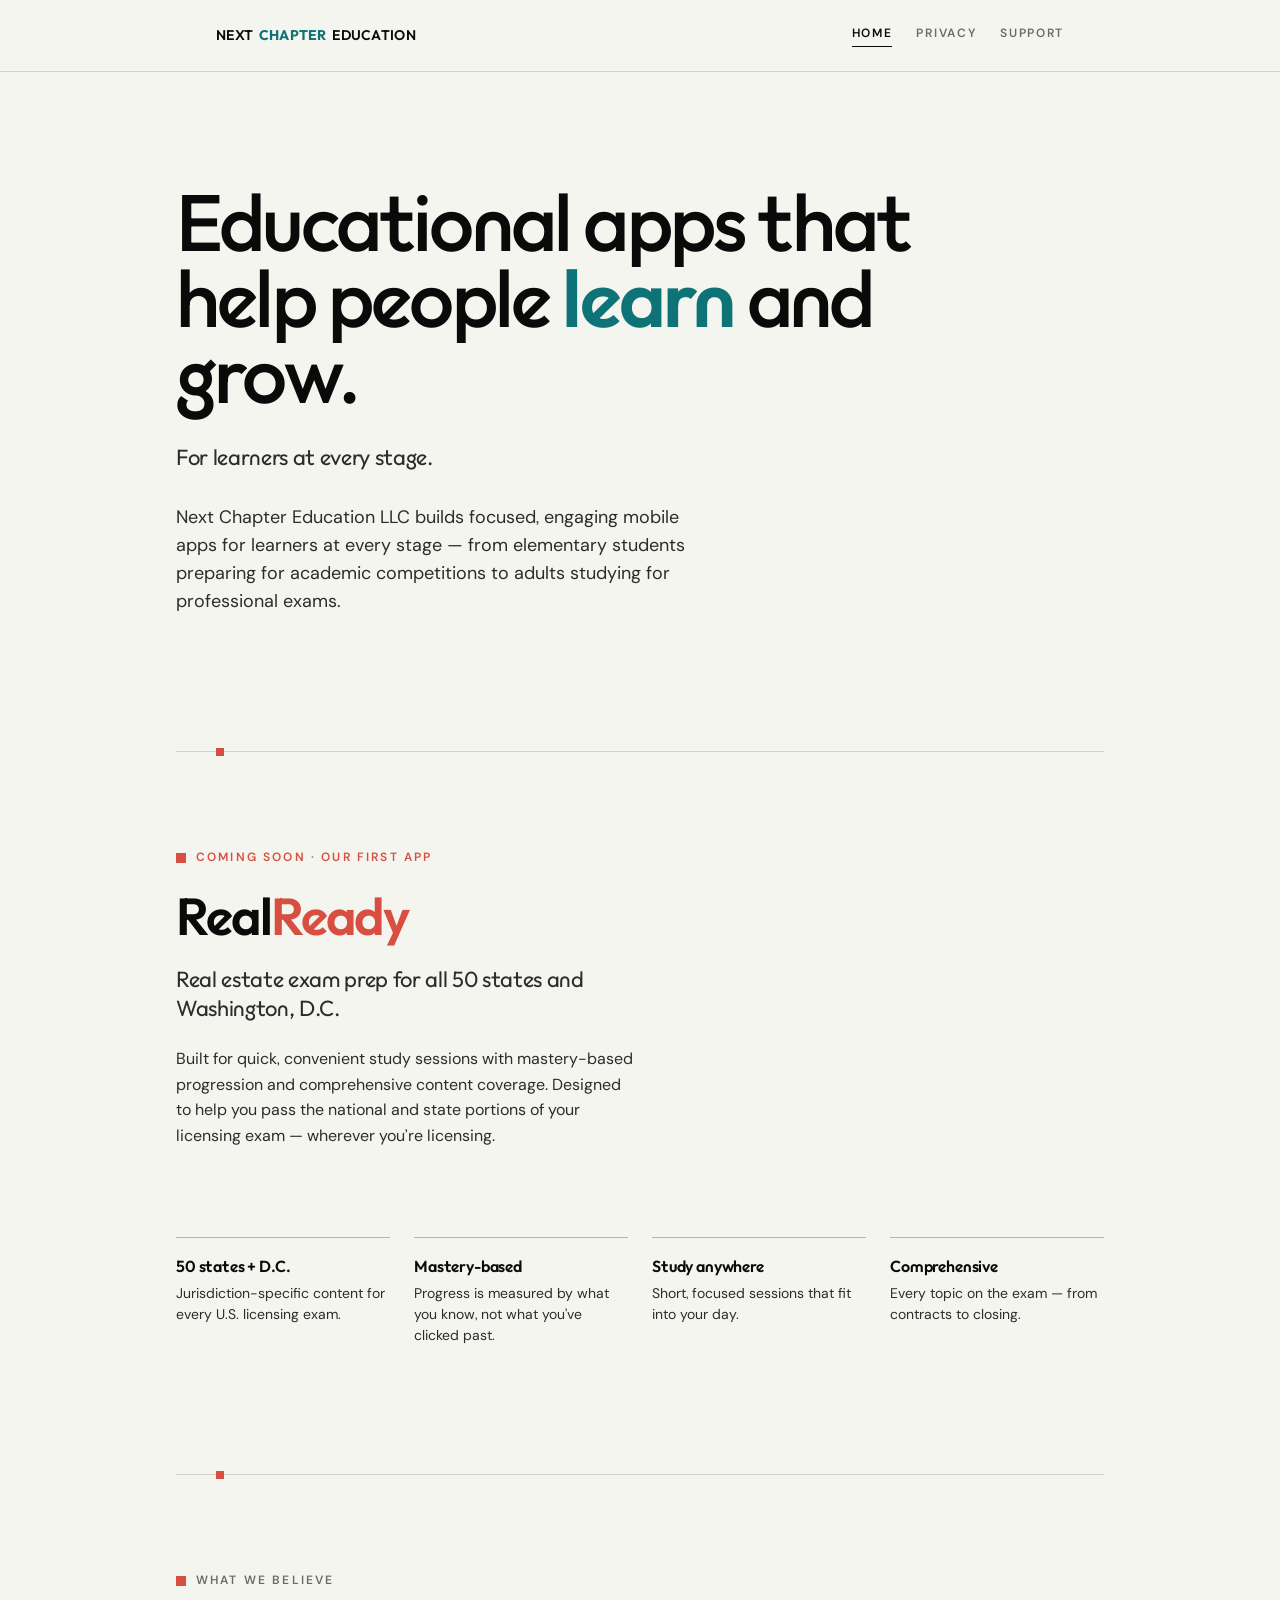
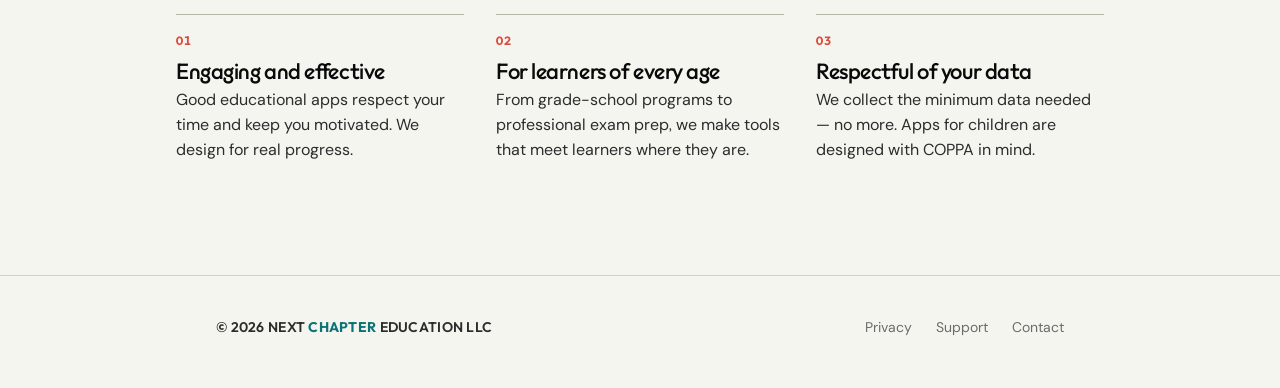
==== index.html @ 33cdc7d5 "Initial site: home, privacy, support" ====
<!doctype html>
<html lang="en">
<head>
  <meta charset="utf-8">
  <meta name="viewport" content="width=device-width, initial-scale=1">
  <title>Next Chapter Education</title>
  <meta name="description" content="Next Chapter Education LLC builds focused, engaging educational apps for learners of every age — from grade-school academic competitions to adult professional exam prep.">
  <meta name="robots" content="noindex, nofollow">
  <meta name="theme-color" content="#0d7377">

  <meta property="og:title" content="Next Chapter Education">
  <meta property="og:description" content="Focused, engaging educational apps for learners of every age.">
  <meta property="og:type" content="website">
  <meta property="og:url" content="https://nextchapterapps.com/">

  <link rel="preconnect" href="https://fonts.googleapis.com">
  <link rel="preconnect" href="https://fonts.gstatic.com" crossorigin>
  <link href="https://fonts.googleapis.com/css2?family=Outfit:wght@300..800&family=DM+Sans:opsz,wght@9..40,400..700&display=swap" rel="stylesheet">

  <link rel="stylesheet" href="/style.css">
</head>
<body>
  <a class="skip-link" href="#main">Skip to content</a>

  <div class="page">
    <header class="masthead">
      <div class="container masthead__inner">
        <a href="/" class="wordmark" aria-label="Next Chapter Education, home">
          Next <em>Chapter</em> Education
        </a>
        <nav class="nav" aria-label="Primary">
          <a href="/" aria-current="page">Home</a>
          <a href="/privacy/">Privacy</a>
          <a href="/support/">Support</a>
        </nav>
      </div>
    </header>

    <main class="main" id="main">
      <section class="hero container">
        <h1 class="hero__title rise rise-1">Educational apps that help people <em>learn</em> and grow.</h1>
        <p class="hero__subhead rise rise-2">For learners at every stage.</p>
        <p class="hero__body rise rise-3">
          Next Chapter Education LLC builds focused, engaging mobile apps for learners at every stage &mdash; from elementary students preparing for academic competitions to adults studying for professional exams.
        </p>
      </section>

      <div class="rule rule--with-mark" aria-hidden="true"></div>

      <section class="apps container" aria-labelledby="apps-heading">
        <p class="eyebrow eyebrow--accent rise rise-1" id="apps-heading">Coming soon &middot; Our first app</p>

        <div class="app-card">
          <div class="app-card__primary">
            <h2 class="app-card__name rise rise-2">Real<span class="accent">Ready</span></h2>
            <p class="app-card__tag rise rise-3">Real estate exam prep for all 50&nbsp;states and Washington,&nbsp;D.C.</p>
            <p class="app-card__body rise rise-4">
              Built for quick, convenient study sessions with mastery-based progression and comprehensive content coverage. Designed to help you pass the national and state portions of your licensing exam &mdash; wherever you&rsquo;re licensing.
            </p>
          </div>

          <ul class="features rise rise-5" aria-label="RealReady features">
            <li class="feature">
              <span class="feature__label">50 states + D.C.</span>
              <span class="feature__desc">Jurisdiction-specific content for every U.S. licensing exam.</span>
            </li>
            <li class="feature">
              <span class="feature__label">Mastery-based</span>
              <span class="feature__desc">Progress is measured by what you know, not what you&rsquo;ve clicked past.</span>
            </li>
            <li class="feature">
              <span class="feature__label">Study anywhere</span>
              <span class="feature__desc">Short, focused sessions that fit into your day.</span>
            </li>
            <li class="feature">
              <span class="feature__label">Comprehensive</span>
              <span class="feature__desc">Every topic on the exam &mdash; from contracts to closing.</span>
            </li>
          </ul>
        </div>
      </section>

      <div class="rule rule--with-mark" aria-hidden="true"></div>

      <section class="beliefs container" aria-labelledby="beliefs-heading">
        <p class="eyebrow" id="beliefs-heading">What we believe</p>

        <ol class="belief-list">
          <li class="belief">
            <span class="belief__number" aria-hidden="true">01</span>
            <h3 class="belief__title">Engaging and effective</h3>
            <p class="belief__body">Good educational apps respect your time and keep you motivated. We design for real progress.</p>
          </li>

          <li class="belief">
            <span class="belief__number" aria-hidden="true">02</span>
            <h3 class="belief__title">For learners of every age</h3>
            <p class="belief__body">From grade-school programs to professional exam prep, we make tools that meet learners where they are.</p>
          </li>

          <li class="belief">
            <span class="belief__number" aria-hidden="true">03</span>
            <h3 class="belief__title">Respectful of your data</h3>
            <p class="belief__body">We collect the minimum data needed &mdash; no more. Apps for children are designed with COPPA in mind.</p>
          </li>
        </ol>
      </section>
    </main>

    <footer class="site-footer">
      <div class="container site-footer__inner">
        <div class="site-footer__mark">
          &copy; 2026 Next <em>Chapter</em> Education LLC
        </div>
        <nav class="site-footer__nav" aria-label="Secondary">
          <a href="/privacy/">Privacy</a>
          <a href="/support/">Support</a>
          <a href="mailto:contact@nextchapterapps.com">Contact</a>
        </nav>
      </div>
    </footer>
  </div>
</body>
</html>
---- style.css ----
/* -------------------------------------------------------------
   Next Chapter Education — stylesheet
   Aesthetic: contemporary crisp (Option C)
   Typography: Outfit (display) + DM Sans (body)
   Palette: warm off-white, deep teal brand, red pop accent
   ------------------------------------------------------------- */

:root {
  /* Palette */
  --color-bg: #f5f5f0;
  --color-bg-sunk: #ecebe4;
  --color-bg-invert: #0a0a0a;
  --color-fg: #0a0a0a;
  --color-fg-soft: #2c2c2c;
  --color-muted: #6b6b6b;
  --color-rule: #d4d2c8;
  --color-rule-strong: #b6b3a7;

  --color-brand: #0d7377;
  --color-brand-deep: #085558;
  --color-brand-tint: #d9e6e7;

  --color-accent: #d84f41;
  --color-accent-deep: #b63d31;

  /* Fonts */
  --font-display: "Outfit", -apple-system, BlinkMacSystemFont, "Segoe UI", sans-serif;
  --font-body: "DM Sans", -apple-system, BlinkMacSystemFont, "Segoe UI", Helvetica, Arial, sans-serif;

  /* Type scale */
  --text-xs: 0.75rem;
  --text-sm: 0.875rem;
  --text-base: 1rem;
  --text-lg: 1.125rem;
  --text-xl: 1.375rem;
  --text-2xl: 1.875rem;
  --text-3xl: 2.5rem;
  --text-4xl: 3.5rem;
  --text-hero: clamp(2.75rem, 7.5vw, 5rem);

  /* Rhythm */
  --space-1: 0.5rem;
  --space-2: 1rem;
  --space-3: 1.5rem;
  --space-4: 2rem;
  --space-5: 2.5rem;
  --space-6: 3rem;
  --space-8: 4rem;
  --space-10: 5rem;
  --space-12: 7rem;

  /* Layout */
  --content-max: 58rem;
  --narrow: 44rem;
  --measure: 38rem;
  --page-pad: clamp(1.25rem, 4vw, 2.5rem);

  /* Motion */
  --ease-out: cubic-bezier(0.22, 1, 0.36, 1);
}

/* -------------------------------------------------------------
   Reset / base
   ------------------------------------------------------------- */

*,
*::before,
*::after {
  box-sizing: border-box;
}

html {
  -webkit-text-size-adjust: 100%;
  scroll-behavior: smooth;
}

body {
  margin: 0;
  min-height: 100vh;
  background: var(--color-bg);
  color: var(--color-fg);
  font-family: var(--font-body);
  font-size: var(--text-base);
  font-weight: 400;
  line-height: 1.6;
  -webkit-font-smoothing: antialiased;
  -moz-osx-font-smoothing: grayscale;
  text-rendering: optimizeLegibility;
  font-feature-settings: "kern", "liga", "ss01";
}

::selection {
  background: var(--color-accent);
  color: var(--color-bg);
}

img {
  max-width: 100%;
  height: auto;
  display: block;
}

/* -------------------------------------------------------------
   Typography primitives
   ------------------------------------------------------------- */

h1, h2, h3, h4 {
  font-family: var(--font-display);
  color: var(--color-fg);
  font-weight: 500;
  line-height: 1.1;
  letter-spacing: -0.025em;
  margin: 0 0 var(--space-3);
}

h1 { font-size: var(--text-3xl); }
h2 { font-size: var(--text-2xl); letter-spacing: -0.02em; }
h3 {
  font-size: var(--text-lg);
  font-family: var(--font-body);
  font-weight: 600;
  letter-spacing: -0.005em;
}
h4 {
  font-size: var(--text-xs);
  font-family: var(--font-body);
  font-weight: 600;
  text-transform: uppercase;
  letter-spacing: 0.14em;
  color: var(--color-muted);
}

p {
  margin: 0 0 var(--space-3);
  max-width: var(--measure);
}

ul, ol {
  margin: 0 0 var(--space-3);
  padding-left: 1.25rem;
  max-width: var(--measure);
}

li {
  margin-bottom: 0.375rem;
}

strong {
  font-weight: 600;
  color: var(--color-fg);
}

hr {
  border: 0;
  border-top: 1px solid var(--color-rule);
  margin: var(--space-6) 0;
}

/* -------------------------------------------------------------
   Links
   ------------------------------------------------------------- */

a {
  color: var(--color-fg);
  text-decoration: none;
  border-bottom: 1px solid var(--color-fg);
  padding-bottom: 1px;
  transition: color 180ms var(--ease-out), border-color 180ms var(--ease-out);
}

a:hover {
  color: var(--color-accent);
  border-bottom-color: var(--color-accent);
}

a:focus-visible {
  outline: 2px solid var(--color-accent);
  outline-offset: 3px;
  border-radius: 2px;
}

a.plain {
  color: inherit;
  border-bottom: 0;
}

/* Arrow link: red arrow appended, only underline on hover */
a.arrow {
  border-bottom: 0;
  color: var(--color-fg);
  font-weight: 500;
}

a.arrow::after {
  content: " →";
  color: var(--color-accent);
  font-weight: 700;
  margin-left: 0.15em;
  display: inline-block;
  transition: transform 200ms var(--ease-out);
}

a.arrow:hover {
  color: var(--color-accent);
}

a.arrow:hover::after {
  transform: translateX(3px);
}

/* Email / code-like */
.email {
  font-family: var(--font-body);
  font-weight: 600;
  letter-spacing: -0.005em;
}

/* -------------------------------------------------------------
   Layout scaffolding
   ------------------------------------------------------------- */

.page {
  display: flex;
  flex-direction: column;
  min-height: 100vh;
}

.container {
  width: 100%;
  max-width: var(--content-max);
  margin: 0 auto;
  padding-left: var(--page-pad);
  padding-right: var(--page-pad);
}

.container--narrow {
  max-width: var(--narrow);
}

/* Eyebrow label used throughout */
.eyebrow {
  font-size: var(--text-xs);
  text-transform: uppercase;
  letter-spacing: 0.18em;
  font-weight: 600;
  color: var(--color-muted);
  margin-bottom: var(--space-3);
  display: flex;
  align-items: center;
  gap: 0.625rem;
}

.eyebrow--accent {
  color: var(--color-accent);
}

.eyebrow::before {
  content: "";
  width: 0.625rem;
  height: 0.625rem;
  background: var(--color-accent);
  display: inline-block;
}

.eyebrow--brand::before { background: var(--color-brand); }

/* -------------------------------------------------------------
   Masthead
   ------------------------------------------------------------- */

.masthead {
  padding: var(--space-3) 0 var(--space-3);
  border-bottom: 1px solid var(--color-rule);
  background: var(--color-bg);
}

.masthead__inner {
  display: flex;
  align-items: center;
  justify-content: space-between;
  gap: var(--space-3);
  flex-wrap: wrap;
}

.wordmark {
  font-family: var(--font-display);
  font-size: var(--text-sm);
  font-weight: 600;
  letter-spacing: 0.02em;
  text-transform: uppercase;
  color: var(--color-fg);
  border-bottom: 0;
  white-space: nowrap;
  display: inline-flex;
  gap: 0.35rem;
}

.wordmark em {
  font-style: normal;
  color: var(--color-brand);
  font-weight: 700;
}

.wordmark:hover {
  color: var(--color-accent);
}

.wordmark:hover em {
  color: var(--color-accent);
}

.nav {
  display: flex;
  gap: var(--space-3);
  font-size: var(--text-xs);
  font-weight: 600;
  letter-spacing: 0.14em;
  text-transform: uppercase;
  font-family: var(--font-body);
}

.nav a {
  color: var(--color-muted);
  border-bottom: 1px solid transparent;
  padding-bottom: 3px;
}

.nav a:hover {
  color: var(--color-fg);
  border-bottom-color: var(--color-accent);
}

.nav a[aria-current="page"] {
  color: var(--color-fg);
  border-bottom-color: var(--color-fg);
}

/* -------------------------------------------------------------
   Main
   ------------------------------------------------------------- */

.main {
  flex: 1 0 auto;
}

/* -------------------------------------------------------------
   Hero
   ------------------------------------------------------------- */

.hero {
  padding: var(--space-12) 0 var(--space-8);
}

.hero__title {
  font-family: var(--font-display);
  font-size: var(--text-hero);
  font-weight: 500;
  line-height: 0.95;
  letter-spacing: -0.035em;
  margin: 0 0 var(--space-4);
  max-width: 15ch;
  color: var(--color-fg);
}

.hero__title em {
  font-style: normal;
  color: var(--color-brand);
  font-weight: 600;
}

.hero__subhead {
  font-family: var(--font-display);
  font-size: var(--text-xl);
  font-weight: 400;
  letter-spacing: -0.015em;
  color: var(--color-fg-soft);
  max-width: 28ch;
  margin: 0 0 var(--space-4);
  line-height: 1.25;
}

.hero__body {
  font-size: var(--text-lg);
  line-height: 1.55;
  color: var(--color-fg-soft);
  max-width: 44ch;
  font-weight: 400;
}

/* -------------------------------------------------------------
   Section divider (crisp rule with offset square)
   ------------------------------------------------------------- */

.rule {
  position: relative;
  height: 1px;
  background: var(--color-rule);
  margin: var(--space-6) 0;
  max-width: var(--content-max);
  margin-left: auto;
  margin-right: auto;
}

.rule--with-mark::before {
  content: "";
  position: absolute;
  left: var(--page-pad);
  top: 50%;
  transform: translateY(-50%);
  width: 0.5rem;
  height: 0.5rem;
  background: var(--color-accent);
}

/* -------------------------------------------------------------
   Apps section (RealReady)
   ------------------------------------------------------------- */

.apps {
  padding: var(--space-6) 0 var(--space-10);
}

.app-card {
  display: grid;
  grid-template-columns: 1fr;
  gap: var(--space-4);
  margin-top: var(--space-3);
}

.app-card__primary {
  max-width: 34rem;
}

.app-card__name {
  font-family: var(--font-display);
  font-size: clamp(2.25rem, 6vw, 3.25rem);
  font-weight: 600;
  letter-spacing: -0.04em;
  line-height: 0.95;
  margin: 0 0 var(--space-3);
  color: var(--color-fg);
}

.app-card__name .accent {
  color: var(--color-accent);
  font-weight: 600;
}

.app-card__tag {
  font-family: var(--font-display);
  font-size: var(--text-xl);
  font-weight: 400;
  letter-spacing: -0.015em;
  color: var(--color-fg-soft);
  max-width: 32ch;
  margin: 0 0 var(--space-3);
  line-height: 1.3;
}

.app-card__body {
  color: var(--color-fg-soft);
  max-width: 42ch;
  line-height: 1.6;
}

/* feature grid */
.features {
  list-style: none;
  padding: 0;
  margin: 0;
  display: grid;
  grid-template-columns: 1fr 1fr;
  gap: var(--space-3);
  max-width: none;
  margin-top: var(--space-4);
}

@media (min-width: 44rem) {
  .features {
    grid-template-columns: repeat(4, 1fr);
  }
}

.feature {
  border-top: 1px solid var(--color-rule-strong);
  padding-top: var(--space-2);
  margin-bottom: 0;
  list-style: none;
}

.feature__label {
  display: block;
  font-family: var(--font-display);
  font-size: var(--text-base);
  font-weight: 600;
  letter-spacing: -0.01em;
  color: var(--color-fg);
  margin-bottom: 0.25rem;
}

.feature__desc {
  display: block;
  font-size: var(--text-sm);
  line-height: 1.5;
  color: var(--color-fg-soft);
}

/* -------------------------------------------------------------
   Beliefs section
   ------------------------------------------------------------- */

.beliefs {
  padding: var(--space-6) 0 var(--space-12);
}

.belief-list {
  display: grid;
  grid-template-columns: 1fr;
  gap: var(--space-4);
  list-style: none;
  padding: 0;
  margin: 0;
  max-width: none;
}

.belief {
  border-top: 1px solid var(--color-rule-strong);
  padding-top: var(--space-2);
  margin-bottom: 0;
  list-style: none;
}

.belief__number {
  font-family: var(--font-display);
  font-size: var(--text-xs);
  color: var(--color-accent);
  letter-spacing: 0.12em;
  font-weight: 700;
  font-feature-settings: "tnum";
  text-transform: uppercase;
  display: block;
  margin-bottom: var(--space-1);
}

.belief__title {
  font-family: var(--font-display);
  font-size: var(--text-xl);
  font-weight: 500;
  margin: 0 0 0.35rem;
  letter-spacing: -0.02em;
  color: var(--color-fg);
}

.belief__body {
  color: var(--color-fg-soft);
  margin: 0;
  max-width: 40ch;
  line-height: 1.55;
}

@media (min-width: 44rem) {
  .belief-list {
    grid-template-columns: repeat(3, 1fr);
  }
}

/* -------------------------------------------------------------
   Document pages (privacy, support)
   ------------------------------------------------------------- */

.doc {
  padding: var(--space-10) 0 var(--space-12);
  max-width: var(--narrow);
  margin: 0 auto;
}

.doc__header {
  margin-bottom: var(--space-5);
  padding-bottom: var(--space-3);
  border-bottom: 1px solid var(--color-rule);
}

.doc__title {
  font-family: var(--font-display);
  font-size: var(--text-3xl);
  font-weight: 500;
  letter-spacing: -0.03em;
  margin: 0 0 var(--space-1);
  max-width: none;
  color: var(--color-fg);
}

.doc__meta {
  font-size: var(--text-sm);
  color: var(--color-muted);
  margin: 0;
  font-variant-numeric: lining-nums;
}

.doc__body > h2 {
  font-size: var(--text-xl);
  margin-top: var(--space-5);
  margin-bottom: var(--space-2);
  font-weight: 500;
  letter-spacing: -0.02em;
  position: relative;
  padding-left: 1.125rem;
}

.doc__body > h2::before {
  content: "";
  position: absolute;
  left: 0;
  top: 0.52em;
  width: 0.5rem;
  height: 0.5rem;
  background: var(--color-accent);
}

.doc__body > h2:first-child {
  margin-top: 0;
}

.doc__body > h3 {
  font-family: var(--font-display);
  font-size: var(--text-lg);
  font-weight: 600;
  letter-spacing: -0.01em;
  color: var(--color-fg);
  margin: var(--space-3) 0 var(--space-1);
  padding-left: 1.125rem;
  position: relative;
}

.doc__body > h3::before {
  content: "";
  position: absolute;
  left: 0;
  top: 0.55em;
  width: 0.375rem;
  height: 2px;
  background: var(--color-brand);
}

.doc__body p,
.doc__body li {
  color: var(--color-fg-soft);
  line-height: 1.7;
}

.doc__body ul {
  padding-left: 0;
  list-style: none;
}

.doc__body ul li {
  position: relative;
  padding-left: 1.5rem;
  margin-bottom: 0.6rem;
}

.doc__body ul li::before {
  content: "";
  position: absolute;
  left: 0;
  top: 0.8em;
  width: 0.625rem;
  height: 1px;
  background: var(--color-brand);
}

.doc__intro {
  font-size: var(--text-lg);
  line-height: 1.55;
  color: var(--color-fg);
  margin-bottom: var(--space-4);
  max-width: var(--measure);
  font-weight: 400;
}

/* Callout (contact, highlights) */
.callout {
  background: var(--color-bg-sunk);
  border-left: 3px solid var(--color-accent);
  padding: var(--space-3) var(--space-4);
  margin: var(--space-3) 0;
  max-width: var(--measure);
}

.callout p {
  margin: 0;
  font-size: var(--text-base);
}

.callout p + p {
  margin-top: 0.5rem;
}

/* -------------------------------------------------------------
   Footer
   ------------------------------------------------------------- */

.site-footer {
  border-top: 1px solid var(--color-rule);
  padding: var(--space-5) 0 var(--space-6);
  margin-top: auto;
  background: var(--color-bg);
}

.site-footer__inner {
  display: flex;
  justify-content: space-between;
  align-items: baseline;
  gap: var(--space-3);
  flex-wrap: wrap;
  font-size: var(--text-sm);
  color: var(--color-muted);
}

.site-footer__nav {
  display: flex;
  gap: var(--space-3);
}

.site-footer a {
  color: var(--color-muted);
  border-bottom-color: transparent;
}

.site-footer a:hover {
  color: var(--color-accent);
  border-bottom-color: var(--color-accent);
}

.site-footer__mark {
  font-family: var(--font-display);
  font-weight: 600;
  letter-spacing: 0.02em;
  text-transform: uppercase;
  color: var(--color-fg-soft);
  font-size: var(--text-sm);
}

.site-footer__mark em {
  color: var(--color-brand);
  font-style: normal;
  font-weight: 700;
}

/* -------------------------------------------------------------
   Skip link
   ------------------------------------------------------------- */

.skip-link {
  position: absolute;
  left: 0;
  top: -100px;
  background: var(--color-accent);
  color: var(--color-bg);
  padding: 0.5rem 1rem;
  border-bottom: 0;
  z-index: 100;
}

.skip-link:focus {
  top: 0;
}

/* -------------------------------------------------------------
   Entrance animation
   ------------------------------------------------------------- */

@keyframes rise {
  from {
    opacity: 0;
    transform: translateY(10px);
  }
  to {
    opacity: 1;
    transform: none;
  }
}

.rise {
  animation: rise 650ms var(--ease-out) both;
}

.rise-1 { animation-delay: 40ms; }
.rise-2 { animation-delay: 110ms; }
.rise-3 { animation-delay: 180ms; }
.rise-4 { animation-delay: 260ms; }
.rise-5 { animation-delay: 340ms; }

@media (prefers-reduced-motion: reduce) {
  *, *::before, *::after {
    animation-duration: 0.001ms !important;
    animation-iteration-count: 1 !important;
    transition-duration: 0.001ms !important;
    scroll-behavior: auto !important;
  }
}

/* -------------------------------------------------------------
   Small screens
   ------------------------------------------------------------- */

@media (max-width: 30rem) {
  .masthead__inner {
    flex-direction: column;
    align-items: flex-start;
    gap: var(--space-1);
  }

  .nav {
    gap: var(--space-2);
  }

  .hero {
    padding: var(--space-8) 0 var(--space-6);
  }

  .site-footer__inner {
    flex-direction: column;
    gap: var(--space-1);
  }
}
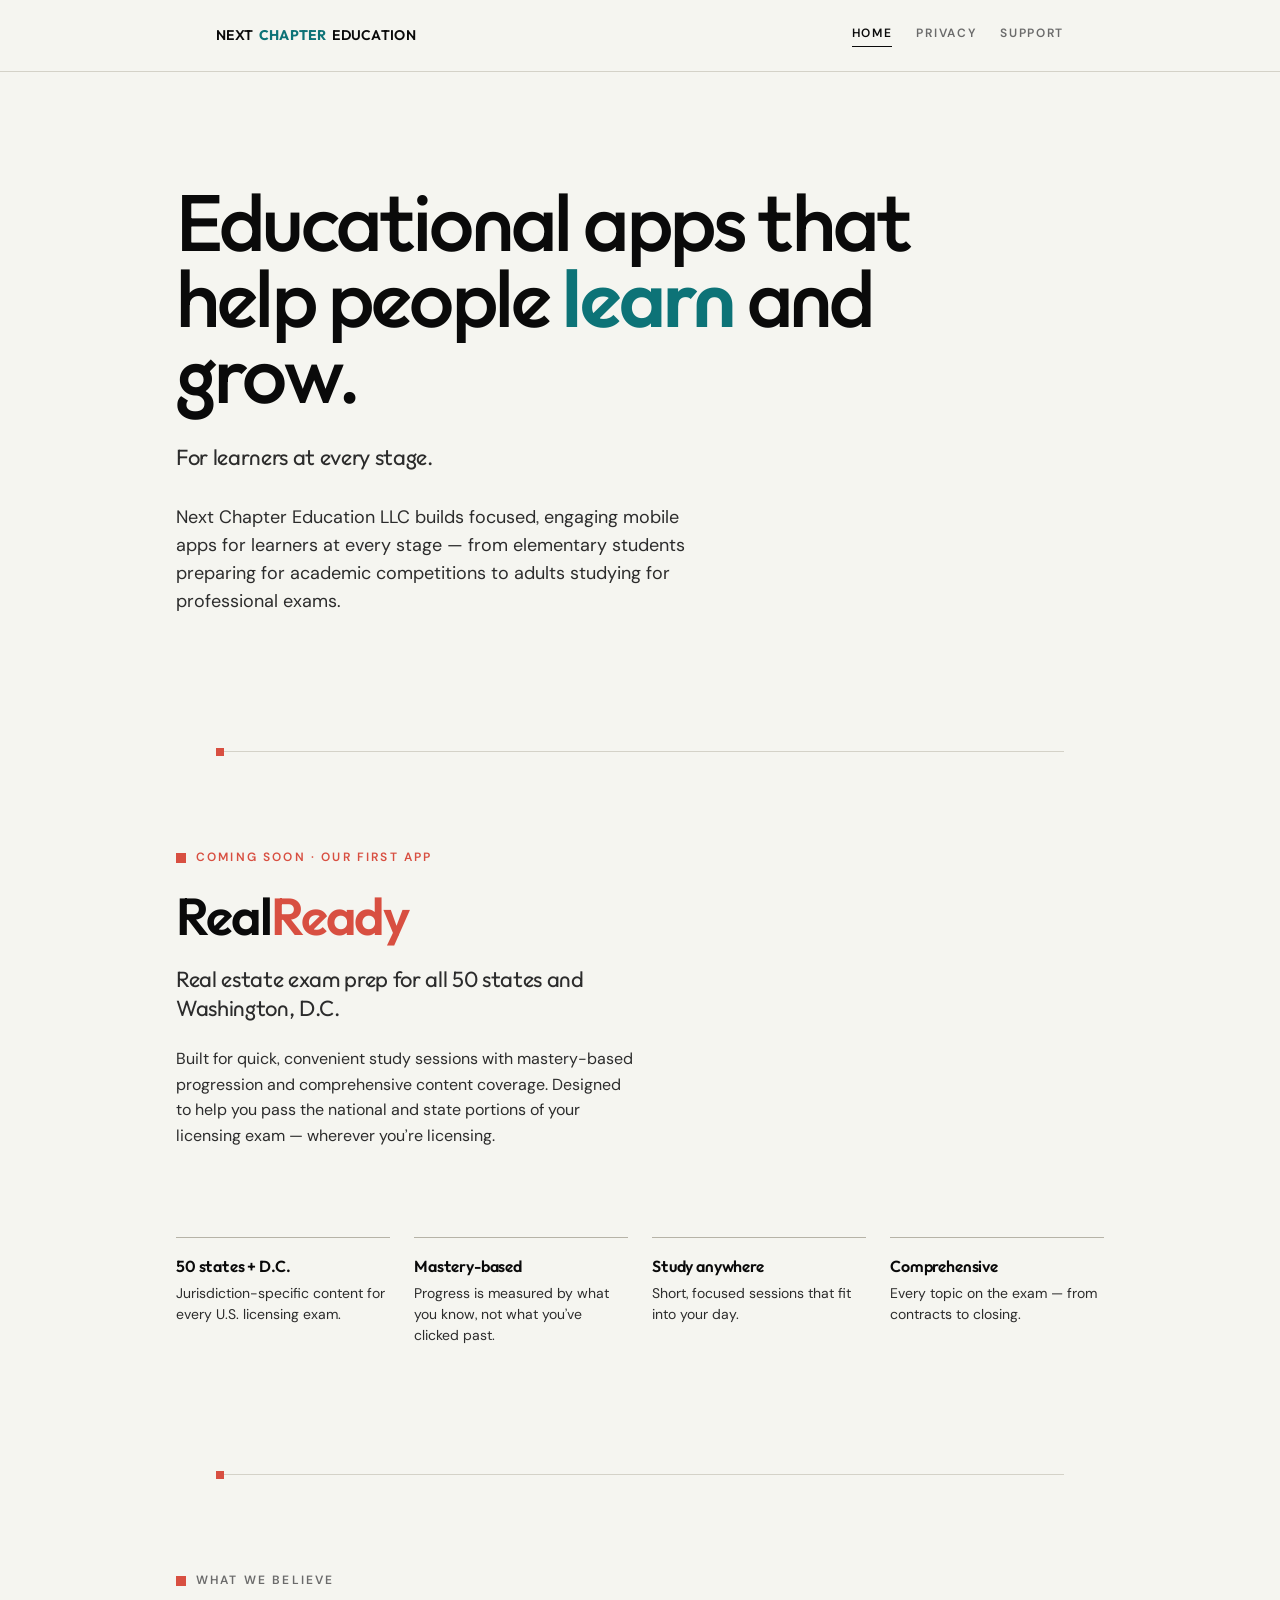
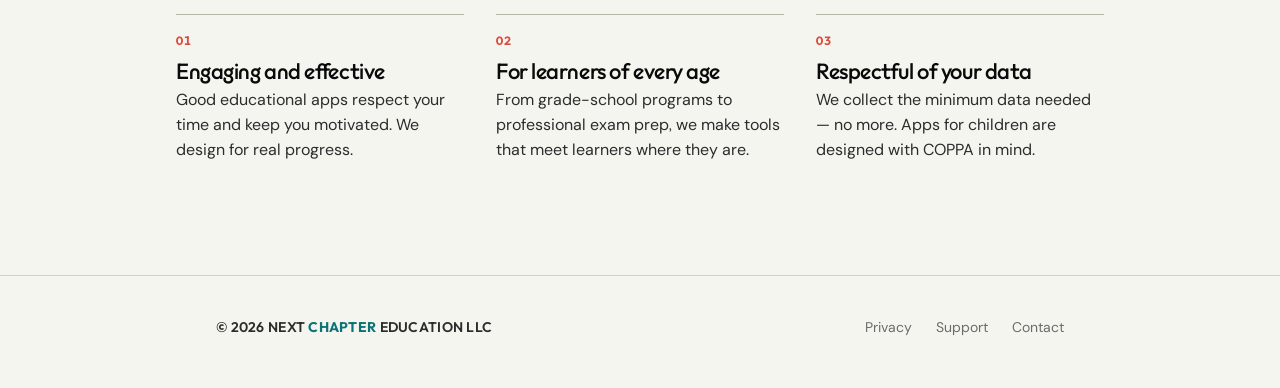
==== commit a97d58f0: "Increase mobile page padding; fix section dividers to respect container padding" ====
--- a/index.html
+++ b/index.html
@@ -45,7 +45,9 @@
         </p>
       </section>
 
-      <div class="rule rule--with-mark" aria-hidden="true"></div>
+      <div class="container" aria-hidden="true">
+        <div class="rule rule--with-mark"></div>
+      </div>
 
       <section class="apps container" aria-labelledby="apps-heading">
         <p class="eyebrow eyebrow--accent rise rise-1" id="apps-heading">Coming soon &middot; Our first app</p>
@@ -80,7 +82,9 @@
         </div>
       </section>
 
-      <div class="rule rule--with-mark" aria-hidden="true"></div>
+      <div class="container" aria-hidden="true">
+        <div class="rule rule--with-mark"></div>
+      </div>
 
       <section class="beliefs container" aria-labelledby="beliefs-heading">
         <p class="eyebrow" id="beliefs-heading">What we believe</p>
--- a/style.css
+++ b/style.css
@@ -53,7 +53,7 @@
   --content-max: 58rem;
   --narrow: 44rem;
   --measure: 38rem;
-  --page-pad: clamp(1.25rem, 4vw, 2.5rem);
+  --page-pad: clamp(1.5rem, 5vw, 2.5rem);
 
   /* Motion */
   --ease-out: cubic-bezier(0.22, 1, 0.36, 1);
@@ -396,15 +396,12 @@
   height: 1px;
   background: var(--color-rule);
   margin: var(--space-6) 0;
-  max-width: var(--content-max);
-  margin-left: auto;
-  margin-right: auto;
 }
 
 .rule--with-mark::before {
   content: "";
   position: absolute;
-  left: var(--page-pad);
+  left: 0;
   top: 50%;
   transform: translateY(-50%);
   width: 0.5rem;
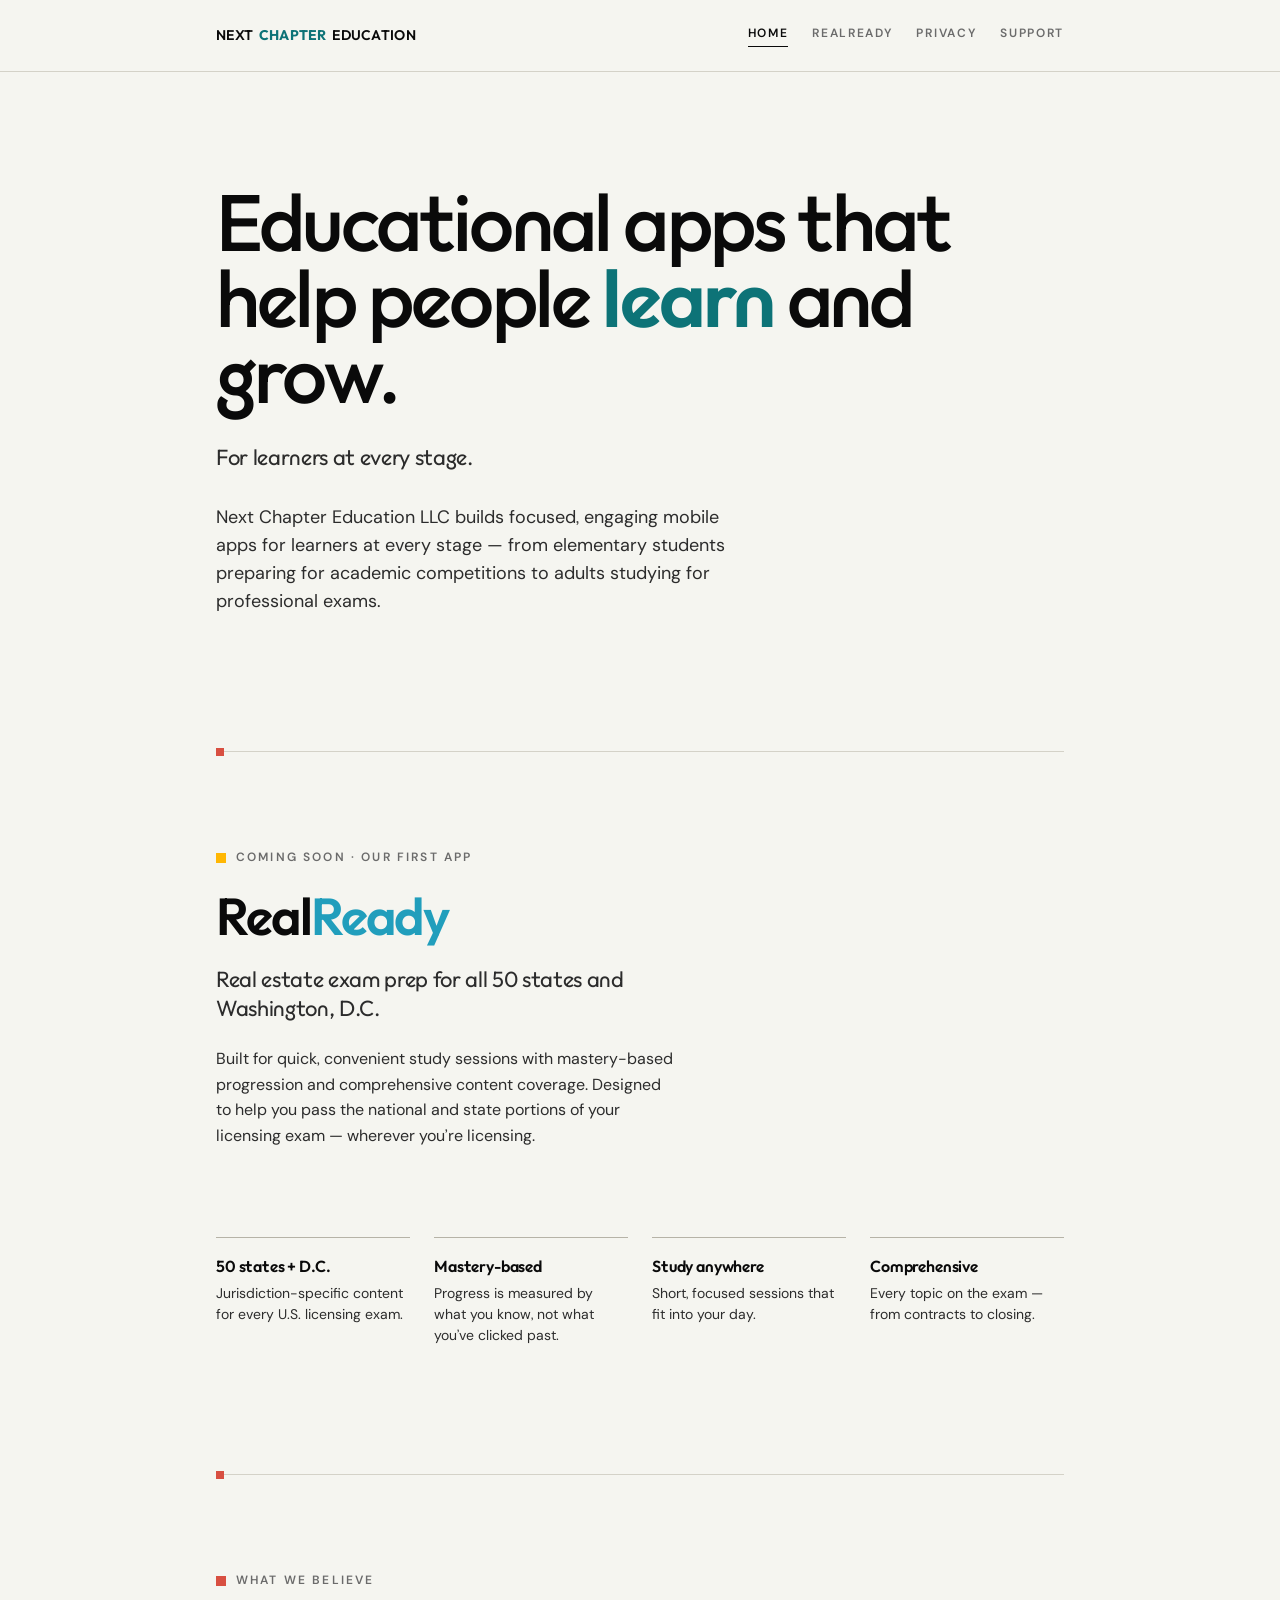
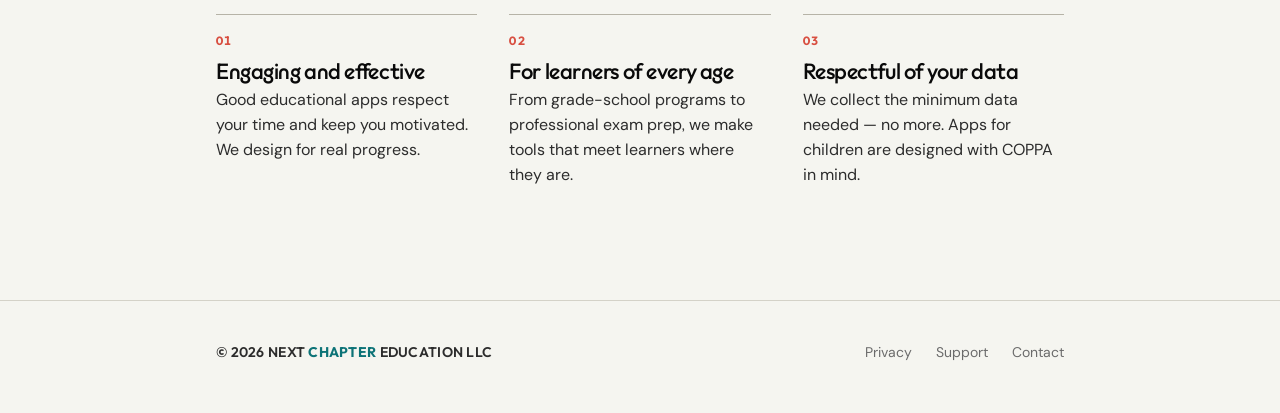
==== commit 02856061: "Add RealReady marketing page and align home card with app palette New /realready/ landing page with " ====
--- a/index.html
+++ b/index.html
@@ -30,6 +30,7 @@
         </a>
         <nav class="nav" aria-label="Primary">
           <a href="/" aria-current="page">Home</a>
+          <a href="/realready/">RealReady</a>
           <a href="/privacy/">Privacy</a>
           <a href="/support/">Support</a>
         </nav>
--- a/style.css
+++ b/style.css
@@ -22,6 +22,22 @@
 
   --color-accent: #d84f41;
   --color-accent-deep: #b63d31;
+
+  /* RealReady palette (scoped to .rr-* components + .apps card) */
+  --rr-navy: #023047;
+  --rr-navy-deep: #011e2e;
+  --rr-teal: #219ebc;
+  --rr-teal-deep: #1b83a0;
+  --rr-teal-light: #8ecae6;
+  --rr-orange: #ffb703;
+  --rr-orange-deep: #fb8500;
+  --rr-green: #059669;
+  --rr-surface: #ffffff;
+  --rr-border: #e2e8f0;
+  --rr-bg-cool: #f0f4f8;
+  --rr-text-dark: #0f172a;
+  --rr-text-muted: #64748b;
+  --rr-text-on-dark-muted: #94a3b8;
 
   /* Fonts */
   --font-display: "Outfit", -apple-system, BlinkMacSystemFont, "Segoe UI", sans-serif;
@@ -269,7 +285,8 @@
    ------------------------------------------------------------- */
 
 .masthead {
-  padding: var(--space-3) 0 var(--space-3);
+  padding-top: var(--space-3);
+  padding-bottom: var(--space-3);
   border-bottom: 1px solid var(--color-rule);
   background: var(--color-bg);
 }
@@ -348,7 +365,8 @@
    ------------------------------------------------------------- */
 
 .hero {
-  padding: var(--space-12) 0 var(--space-8);
+  padding-top: var(--space-12);
+  padding-bottom: var(--space-8);
 }
 
 .hero__title {
@@ -414,7 +432,8 @@
    ------------------------------------------------------------- */
 
 .apps {
-  padding: var(--space-6) 0 var(--space-10);
+  padding-top: var(--space-6);
+  padding-bottom: var(--space-10);
 }
 
 .app-card {
@@ -507,7 +526,8 @@
    ------------------------------------------------------------- */
 
 .beliefs {
-  padding: var(--space-6) 0 var(--space-12);
+  padding-top: var(--space-6);
+  padding-bottom: var(--space-12);
 }
 
 .belief-list {
@@ -566,7 +586,8 @@
    ------------------------------------------------------------- */
 
 .doc {
-  padding: var(--space-10) 0 var(--space-12);
+  padding-top: var(--space-10);
+  padding-bottom: var(--space-12);
   max-width: var(--narrow);
   margin: 0 auto;
 }
@@ -675,6 +696,59 @@
   font-weight: 400;
 }
 
+/* Tables (used in app-specific legal pages) */
+.table-wrap {
+  margin: var(--space-3) 0 var(--space-4);
+  overflow-x: auto;
+  -webkit-overflow-scrolling: touch;
+  border-top: 1px solid var(--color-fg);
+  border-bottom: 1px solid var(--color-fg);
+}
+
+.doc__body table {
+  width: 100%;
+  border-collapse: collapse;
+  font-size: var(--text-sm);
+  margin: 0;
+  table-layout: auto;
+  min-width: 28rem;
+}
+
+.doc__body table thead th {
+  font-family: var(--font-display);
+  font-weight: 600;
+  font-size: var(--text-xs);
+  text-transform: uppercase;
+  letter-spacing: 0.1em;
+  color: var(--color-brand);
+  text-align: left;
+  padding: var(--space-2);
+  vertical-align: bottom;
+  border-bottom: 1px solid var(--color-rule-strong);
+}
+
+.doc__body table tbody td {
+  padding: var(--space-2);
+  border-bottom: 1px solid var(--color-rule);
+  vertical-align: top;
+  color: var(--color-fg-soft);
+  line-height: 1.55;
+}
+
+.doc__body table tbody tr:last-child td {
+  border-bottom: 0;
+}
+
+.doc__body table tbody td:first-child {
+  font-weight: 600;
+  color: var(--color-fg);
+  white-space: normal;
+}
+
+.doc__body table a {
+  word-break: break-word;
+}
+
 /* Callout (contact, highlights) */
 .callout {
   background: var(--color-bg-sunk);
@@ -699,7 +773,8 @@
 
 .site-footer {
   border-top: 1px solid var(--color-rule);
-  padding: var(--space-5) 0 var(--space-6);
+  padding-top: var(--space-5);
+  padding-bottom: var(--space-6);
   margin-top: auto;
   background: var(--color-bg);
 }
@@ -813,7 +888,8 @@
   }
 
   .hero {
-    padding: var(--space-8) 0 var(--space-6);
+    padding-top: var(--space-8);
+    padding-bottom: var(--space-6);
   }
 
   .site-footer__inner {
@@ -821,3 +897,780 @@
     gap: var(--space-1);
   }
 }
+
+/* =============================================================
+   RealReady — scoped styles
+   Used on /realready/ landing page + overrides on .apps card.
+   Palette: teal #219ebc + orange #ffb703 on navy #023047.
+   All classes prefixed .rr- so they can't leak to other pages.
+   ============================================================= */
+
+/* ----- Home-card overrides (align accent with app palette) ---- */
+
+.apps .eyebrow--accent {
+  color: var(--color-muted);
+}
+.apps .eyebrow--accent::before {
+  background: var(--rr-orange);
+}
+.app-card__name .accent {
+  color: var(--rr-teal);
+}
+
+/* ----- Shared primitives ----- */
+
+.rr-eyebrow {
+  font-family: var(--font-body);
+  font-size: var(--text-xs);
+  text-transform: uppercase;
+  letter-spacing: 0.18em;
+  font-weight: 600;
+  color: var(--color-muted);
+  margin: 0 0 var(--space-3);
+  display: inline-flex;
+  align-items: center;
+  gap: 0.625rem;
+}
+
+.rr-eyebrow--on-dark {
+  color: var(--rr-text-on-dark-muted);
+}
+
+.rr-eyebrow__dot {
+  width: 0.5rem;
+  height: 0.5rem;
+  border-radius: 9999px;
+  background: var(--rr-orange);
+  display: inline-block;
+  flex-shrink: 0;
+}
+
+.rr-h2 {
+  font-family: var(--font-display);
+  font-size: clamp(1.875rem, 4vw, 2.75rem);
+  font-weight: 500;
+  letter-spacing: -0.03em;
+  line-height: 1.1;
+  color: var(--rr-text-dark);
+  margin: 0 0 var(--space-3);
+  max-width: 22ch;
+}
+
+.rr-h2--on-dark {
+  color: #ffffff;
+}
+
+.rr-h2--centered {
+  text-align: center;
+  margin-left: auto;
+  margin-right: auto;
+}
+
+.rr-lead {
+  font-family: var(--font-body);
+  font-size: var(--text-lg);
+  line-height: 1.55;
+  color: var(--color-fg-soft);
+  max-width: 44ch;
+  margin: 0 0 var(--space-5);
+}
+
+/* ----- Buttons ----- */
+
+.rr-btn {
+  display: inline-flex;
+  align-items: center;
+  justify-content: center;
+  font-family: var(--font-body);
+  font-weight: 600;
+  font-size: var(--text-base);
+  line-height: 1;
+  padding: 0.9rem 1.4rem;
+  border-radius: 10px;
+  border: 1px solid transparent;
+  cursor: pointer;
+  text-decoration: none;
+  transition:
+    background-color 180ms var(--ease-out),
+    color 180ms var(--ease-out),
+    border-color 180ms var(--ease-out),
+    transform 180ms var(--ease-out),
+    box-shadow 180ms var(--ease-out);
+  white-space: nowrap;
+}
+
+.rr-btn:focus-visible {
+  outline: 2px solid var(--rr-orange);
+  outline-offset: 3px;
+}
+
+.rr-btn--accent {
+  background: var(--rr-orange);
+  color: var(--rr-navy);
+  font-weight: 700;
+  box-shadow: 0 4px 14px rgba(255, 183, 3, 0.28);
+}
+.rr-btn--accent:hover {
+  background: var(--rr-orange-deep);
+  color: var(--rr-navy);
+  border-color: transparent;
+  transform: translateY(-1px);
+}
+
+.rr-btn--primary {
+  background: var(--rr-teal);
+  color: #ffffff;
+  box-shadow: 0 4px 14px rgba(33, 158, 188, 0.3);
+}
+.rr-btn--primary:hover {
+  background: var(--rr-teal-deep);
+  color: #ffffff;
+  border-color: transparent;
+  transform: translateY(-1px);
+}
+
+.rr-btn--ghost {
+  background: transparent;
+  color: #ffffff;
+  border-color: rgba(255, 255, 255, 0.35);
+}
+.rr-btn--ghost:hover {
+  background: rgba(142, 202, 230, 0.12);
+  border-color: rgba(255, 255, 255, 0.7);
+  color: #ffffff;
+}
+
+/* ----- Hero ----- */
+
+.rr-hero {
+  background: var(--rr-navy);
+  color: #ffffff;
+  padding-top: clamp(3rem, 8vw, 6rem);
+  padding-bottom: clamp(3rem, 8vw, 6rem);
+  position: relative;
+  overflow: hidden;
+}
+
+.rr-hero::before {
+  content: "";
+  position: absolute;
+  inset: 0;
+  background:
+    radial-gradient(ellipse at 85% 20%, rgba(142, 202, 230, 0.16) 0%, transparent 55%),
+    radial-gradient(ellipse at 15% 90%, rgba(33, 158, 188, 0.14) 0%, transparent 60%);
+  pointer-events: none;
+  z-index: 0;
+}
+
+.rr-hero__inner {
+  position: relative;
+  z-index: 1;
+  display: grid;
+  grid-template-columns: 1fr;
+  gap: var(--space-6);
+  align-items: center;
+}
+
+@media (min-width: 52rem) {
+  .rr-hero__inner {
+    grid-template-columns: 1.15fr 0.85fr;
+    gap: var(--space-8);
+  }
+}
+
+.rr-hero__copy {
+  max-width: 36rem;
+}
+
+.rr-hero__title {
+  font-family: var(--font-display);
+  font-size: clamp(2.5rem, 6.5vw, 4.25rem);
+  font-weight: 500;
+  line-height: 1.02;
+  letter-spacing: -0.035em;
+  margin: 0 0 var(--space-3);
+  color: #ffffff;
+  max-width: 14ch;
+}
+
+.rr-hero__title em {
+  font-style: normal;
+  color: var(--rr-teal-light);
+  font-weight: 600;
+}
+
+.rr-hero__subhead {
+  font-size: var(--text-lg);
+  line-height: 1.55;
+  color: rgba(255, 255, 255, 0.82);
+  max-width: 46ch;
+  margin: 0 0 var(--space-4);
+}
+
+.rr-hero__actions {
+  display: flex;
+  flex-wrap: wrap;
+  gap: var(--space-2);
+  margin-top: var(--space-3);
+}
+
+/* Phone device + halo shapes */
+
+.rr-hero__device {
+  position: relative;
+  display: flex;
+  justify-content: center;
+  align-items: center;
+  min-height: 480px;
+}
+
+.rr-halo {
+  position: absolute;
+  border-radius: 50%;
+  filter: blur(0.5px);
+  pointer-events: none;
+}
+
+.rr-halo--teal {
+  width: 340px;
+  height: 340px;
+  background: radial-gradient(circle, rgba(33, 158, 188, 0.45) 0%, rgba(33, 158, 188, 0) 65%);
+  top: 8%;
+  left: 10%;
+}
+
+.rr-halo--orange {
+  width: 220px;
+  height: 220px;
+  border: 14px solid rgba(255, 183, 3, 0.22);
+  background: transparent;
+  bottom: 6%;
+  right: 8%;
+  border-left-color: transparent;
+  border-bottom-color: transparent;
+  transform: rotate(18deg);
+}
+
+/* Phone mockup */
+
+.rr-phone {
+  position: relative;
+  width: min(280px, 72vw);
+  aspect-ratio: 9 / 19.2;
+  background: #0a0a0a;
+  border-radius: 42px;
+  padding: 10px;
+  box-shadow:
+    0 30px 60px -20px rgba(2, 48, 71, 0.6),
+    0 12px 24px -10px rgba(2, 48, 71, 0.35),
+    inset 0 0 0 1px rgba(255, 255, 255, 0.06);
+  z-index: 1;
+}
+
+.rr-phone--sm {
+  width: min(200px, 60vw);
+  border-radius: 32px;
+  padding: 8px;
+}
+
+.rr-phone__notch {
+  position: absolute;
+  top: 14px;
+  left: 50%;
+  transform: translateX(-50%);
+  width: 96px;
+  height: 22px;
+  background: #0a0a0a;
+  border-radius: 12px;
+  z-index: 3;
+  display: block;
+}
+
+.rr-phone--sm .rr-phone__notch {
+  top: 12px;
+  width: 72px;
+  height: 18px;
+}
+
+.rr-phone__screen {
+  position: relative;
+  width: 100%;
+  height: 100%;
+  border-radius: 32px;
+  overflow: hidden;
+  background-color: var(--rr-bg-cool);
+  background-size: cover;
+  background-position: center top;
+  background-repeat: no-repeat;
+  z-index: 1;
+}
+
+.rr-phone--sm .rr-phone__screen {
+  border-radius: 24px;
+}
+
+/*
+  Placeholder screen rendering — shown until the real screenshot PNG is dropped
+  into /realready/images/. Each .rr-phone__screen--* has its own visual hint
+  (progress ring, state picker, practice, etc.) built from pure CSS so the page
+  never looks empty while we wait on assets.
+*/
+
+.rr-phone__screen::before,
+.rr-phone__screen::after {
+  content: "";
+  position: absolute;
+  pointer-events: none;
+}
+
+/* Top "status + app header" band — shared across placeholders */
+.rr-phone__screen::before {
+  top: 0;
+  left: 0;
+  right: 0;
+  height: 26%;
+  background:
+    linear-gradient(180deg, var(--rr-navy) 0%, var(--rr-navy-deep) 100%);
+}
+
+/* Hero home screen — large progress ring (orange arc) */
+.rr-phone__screen--hero::after {
+  top: 38%;
+  left: 50%;
+  transform: translate(-50%, 0);
+  width: 56%;
+  aspect-ratio: 1 / 1;
+  border-radius: 50%;
+  border: 9px solid rgba(142, 202, 230, 0.35);
+  border-top-color: var(--rr-orange);
+  border-right-color: var(--rr-orange);
+  box-shadow: 0 10px 24px -12px rgba(2, 48, 71, 0.25);
+}
+
+/* Reusable category-card stripe for small placeholders */
+.rr-phone__screen--step-state,
+.rr-phone__screen--step-practice,
+.rr-phone__screen--step-progress {
+  background-image: none;
+}
+
+.rr-phone__screen--step-state::after {
+  left: 8%;
+  right: 8%;
+  top: 34%;
+  height: 56%;
+  background:
+    repeating-linear-gradient(
+      180deg,
+      var(--rr-surface) 0,
+      var(--rr-surface) 28px,
+      transparent 28px,
+      transparent 36px
+    );
+  border-radius: 12px;
+  box-shadow: 0 1px 6px rgba(2, 48, 71, 0.08);
+}
+
+.rr-phone__screen--step-practice::after {
+  left: 8%;
+  right: 8%;
+  top: 34%;
+  height: 56%;
+  background:
+    linear-gradient(180deg, var(--rr-surface) 0%, var(--rr-surface) 34%, var(--rr-bg-cool) 34%, var(--rr-bg-cool) 100%);
+  border-radius: 12px;
+  box-shadow: 0 1px 6px rgba(2, 48, 71, 0.08);
+}
+
+.rr-phone__screen--step-progress::after {
+  left: 18%;
+  right: 18%;
+  top: 34%;
+  aspect-ratio: 1 / 1;
+  border-radius: 50%;
+  border: 8px solid rgba(142, 202, 230, 0.35);
+  border-top-color: var(--rr-green);
+  border-right-color: var(--rr-green);
+  border-bottom-color: var(--rr-green);
+}
+
+/* When the real screenshot ships, apply it to .rr-phone__screen--*. */
+.rr-phone__screen--hero.has-shot {
+  background-image: url("/realready/images/hero-home.png");
+}
+.rr-phone__screen--hero.has-shot::before,
+.rr-phone__screen--hero.has-shot::after {
+  display: none;
+}
+
+/* ----- Sections ----- */
+
+.rr-section {
+  padding-top: clamp(3rem, 7vw, 5.5rem);
+  padding-bottom: clamp(3rem, 7vw, 5.5rem);
+}
+
+.rr-section--warm {
+  background: var(--color-bg);
+  color: var(--rr-text-dark);
+}
+
+.rr-section--cool {
+  background: var(--rr-bg-cool);
+  color: var(--rr-text-dark);
+}
+
+.rr-section--dark {
+  background: var(--rr-navy);
+  color: #ffffff;
+}
+
+.rr-rule {
+  margin: 0;
+}
+
+/* ----- Icons ----- */
+
+.rr-icon {
+  display: inline-flex;
+  align-items: center;
+  justify-content: center;
+  width: 44px;
+  height: 44px;
+  border-radius: 12px;
+  background: rgba(33, 158, 188, 0.12);
+  color: var(--rr-teal);
+  flex-shrink: 0;
+}
+
+.rr-icon svg {
+  width: 22px;
+  height: 22px;
+  display: block;
+}
+
+/* ----- Value props (3 across) ----- */
+
+.rr-props {
+  list-style: none;
+  padding: 0;
+  margin: 0;
+  display: grid;
+  grid-template-columns: 1fr;
+  gap: var(--space-5);
+  max-width: none;
+  margin-top: var(--space-5);
+}
+
+@media (min-width: 44rem) {
+  .rr-props {
+    grid-template-columns: repeat(3, 1fr);
+    gap: var(--space-4);
+  }
+}
+
+.rr-prop {
+  margin: 0;
+  padding: 0;
+  list-style: none;
+  max-width: 32rem;
+}
+
+.rr-prop__title {
+  font-family: var(--font-display);
+  font-size: var(--text-xl);
+  font-weight: 500;
+  letter-spacing: -0.02em;
+  margin: var(--space-2) 0 var(--space-1);
+  color: var(--rr-text-dark);
+  max-width: none;
+}
+
+.rr-prop__body {
+  color: var(--color-fg-soft);
+  line-height: 1.55;
+  margin: 0;
+  max-width: 38ch;
+}
+
+/* ----- Features grid (2x3 / 3x2) ----- */
+
+.rr-features {
+  list-style: none;
+  padding: 0;
+  margin: var(--space-5) 0 0;
+  display: grid;
+  grid-template-columns: 1fr;
+  gap: var(--space-3);
+  max-width: none;
+}
+
+@media (min-width: 36rem) {
+  .rr-features {
+    grid-template-columns: repeat(2, 1fr);
+  }
+}
+
+@media (min-width: 52rem) {
+  .rr-features {
+    grid-template-columns: repeat(3, 1fr);
+    gap: var(--space-3);
+  }
+}
+
+.rr-feature {
+  margin: 0;
+  padding: var(--space-4);
+  list-style: none;
+  background: var(--rr-surface);
+  border: 1px solid var(--rr-border);
+  border-radius: 14px;
+  box-shadow: 0 1px 6px rgba(2, 48, 71, 0.04);
+  transition: box-shadow 220ms var(--ease-out), transform 220ms var(--ease-out), border-color 220ms var(--ease-out);
+  max-width: none;
+}
+
+.rr-feature:hover {
+  box-shadow: 0 8px 22px -10px rgba(2, 48, 71, 0.16);
+  transform: translateY(-2px);
+  border-color: var(--rr-teal-light);
+}
+
+.rr-feature__title {
+  font-family: var(--font-display);
+  font-size: var(--text-lg);
+  font-weight: 600;
+  letter-spacing: -0.01em;
+  margin: var(--space-2) 0 0.375rem;
+  color: var(--rr-text-dark);
+  max-width: none;
+}
+
+.rr-feature__body {
+  color: var(--color-fg-soft);
+  font-size: var(--text-base);
+  line-height: 1.55;
+  margin: 0;
+  max-width: none;
+}
+
+/* ----- How it works (steps) ----- */
+
+.rr-section--dark .rr-h2 {
+  color: #ffffff;
+}
+
+.rr-steps {
+  list-style: none;
+  padding: 0;
+  margin: var(--space-5) 0 0;
+  display: grid;
+  grid-template-columns: 1fr;
+  gap: var(--space-6);
+  max-width: none;
+}
+
+@media (min-width: 52rem) {
+  .rr-steps {
+    grid-template-columns: repeat(3, 1fr);
+    gap: var(--space-5);
+  }
+}
+
+.rr-step {
+  margin: 0;
+  padding: 0;
+  list-style: none;
+  display: grid;
+  grid-template-columns: 1fr auto;
+  gap: var(--space-3);
+  align-items: start;
+  max-width: none;
+}
+
+@media (min-width: 52rem) {
+  .rr-step {
+    grid-template-columns: 1fr;
+    justify-items: start;
+  }
+}
+
+.rr-step__copy {
+  max-width: 28rem;
+}
+
+.rr-step__num {
+  font-family: var(--font-display);
+  font-size: var(--text-sm);
+  font-weight: 700;
+  letter-spacing: 0.12em;
+  color: var(--rr-orange);
+  font-feature-settings: "tnum";
+  display: block;
+  margin-bottom: var(--space-1);
+}
+
+.rr-step__title {
+  font-family: var(--font-display);
+  font-size: var(--text-xl);
+  font-weight: 500;
+  letter-spacing: -0.02em;
+  color: #ffffff;
+  margin: 0 0 0.35rem;
+  max-width: none;
+}
+
+.rr-step__body {
+  color: rgba(255, 255, 255, 0.78);
+  margin: 0 0 var(--space-3);
+  line-height: 1.55;
+  max-width: 34ch;
+}
+
+.rr-step__device {
+  display: flex;
+  justify-content: center;
+  align-items: center;
+  min-height: 220px;
+}
+
+@media (min-width: 52rem) {
+  .rr-step__device {
+    margin-top: var(--space-3);
+  }
+}
+
+/* ----- FAQ (native details/summary) ----- */
+
+.rr-faq {
+  margin-top: var(--space-4);
+  border-top: 1px solid var(--rr-border);
+}
+
+.rr-faq__item {
+  border-bottom: 1px solid var(--rr-border);
+  margin: 0;
+}
+
+.rr-faq__item summary {
+  cursor: pointer;
+  padding: var(--space-3) calc(var(--space-4) + 1rem) var(--space-3) 0;
+  list-style: none;
+  position: relative;
+  font-family: var(--font-display);
+  font-size: var(--text-lg);
+  font-weight: 500;
+  letter-spacing: -0.01em;
+  color: var(--rr-text-dark);
+  transition: color 160ms var(--ease-out);
+}
+
+.rr-faq__item summary::-webkit-details-marker { display: none; }
+.rr-faq__item summary::marker { content: ""; }
+
+.rr-faq__item summary:hover {
+  color: var(--rr-teal);
+}
+
+.rr-faq__item summary::after {
+  content: "";
+  position: absolute;
+  right: 8px;
+  top: 50%;
+  width: 14px;
+  height: 14px;
+  background:
+    linear-gradient(var(--rr-orange), var(--rr-orange)) center / 14px 2px no-repeat,
+    linear-gradient(var(--rr-orange), var(--rr-orange)) center / 2px 14px no-repeat;
+  transform: translateY(-50%);
+  transition: transform 200ms var(--ease-out), background-size 200ms var(--ease-out);
+}
+
+.rr-faq__item[open] summary::after {
+  transform: translateY(-50%) rotate(45deg);
+  background:
+    linear-gradient(var(--rr-orange), var(--rr-orange)) center / 14px 2px no-repeat,
+    linear-gradient(var(--rr-orange), var(--rr-orange)) center / 2px 2px no-repeat;
+}
+
+.rr-faq__item[open] summary {
+  color: var(--rr-teal);
+}
+
+.rr-faq__item p {
+  margin: 0;
+  padding: 0 0 var(--space-3);
+  color: var(--color-fg-soft);
+  line-height: 1.65;
+  font-size: var(--text-base);
+  max-width: 60ch;
+}
+
+/* ----- Closing CTA ----- */
+
+.rr-closing .rr-closing__inner {
+  max-width: 40rem;
+  margin: 0 auto;
+  text-align: center;
+}
+
+.rr-closing__body {
+  color: rgba(255, 255, 255, 0.82);
+  font-size: var(--text-lg);
+  line-height: 1.55;
+  max-width: 38ch;
+  margin: 0 auto var(--space-4);
+}
+
+/* ----- App-specific legal link row ----- */
+
+.rr-applegal {
+  padding-top: var(--space-4);
+  padding-bottom: var(--space-4);
+  font-size: var(--text-sm);
+  color: var(--color-muted);
+  text-align: center;
+  border-bottom: 1px solid var(--color-rule);
+}
+
+.rr-applegal p {
+  margin: 0;
+  max-width: none;
+}
+
+.rr-applegal a {
+  color: var(--color-muted);
+  border-bottom-color: transparent;
+}
+
+.rr-applegal a:hover {
+  color: var(--rr-teal);
+  border-bottom-color: var(--rr-teal);
+}
+
+/* ----- RealReady small-screen tweaks ----- */
+
+@media (max-width: 40rem) {
+  .rr-hero__device {
+    min-height: 380px;
+  }
+
+  .rr-halo--teal {
+    width: 260px;
+    height: 260px;
+  }
+
+  .rr-halo--orange {
+    width: 160px;
+    height: 160px;
+    border-width: 10px;
+  }
+
+  .rr-step {
+    grid-template-columns: 1fr;
+  }
+
+  .rr-step__device {
+    min-height: 260px;
+  }
+}
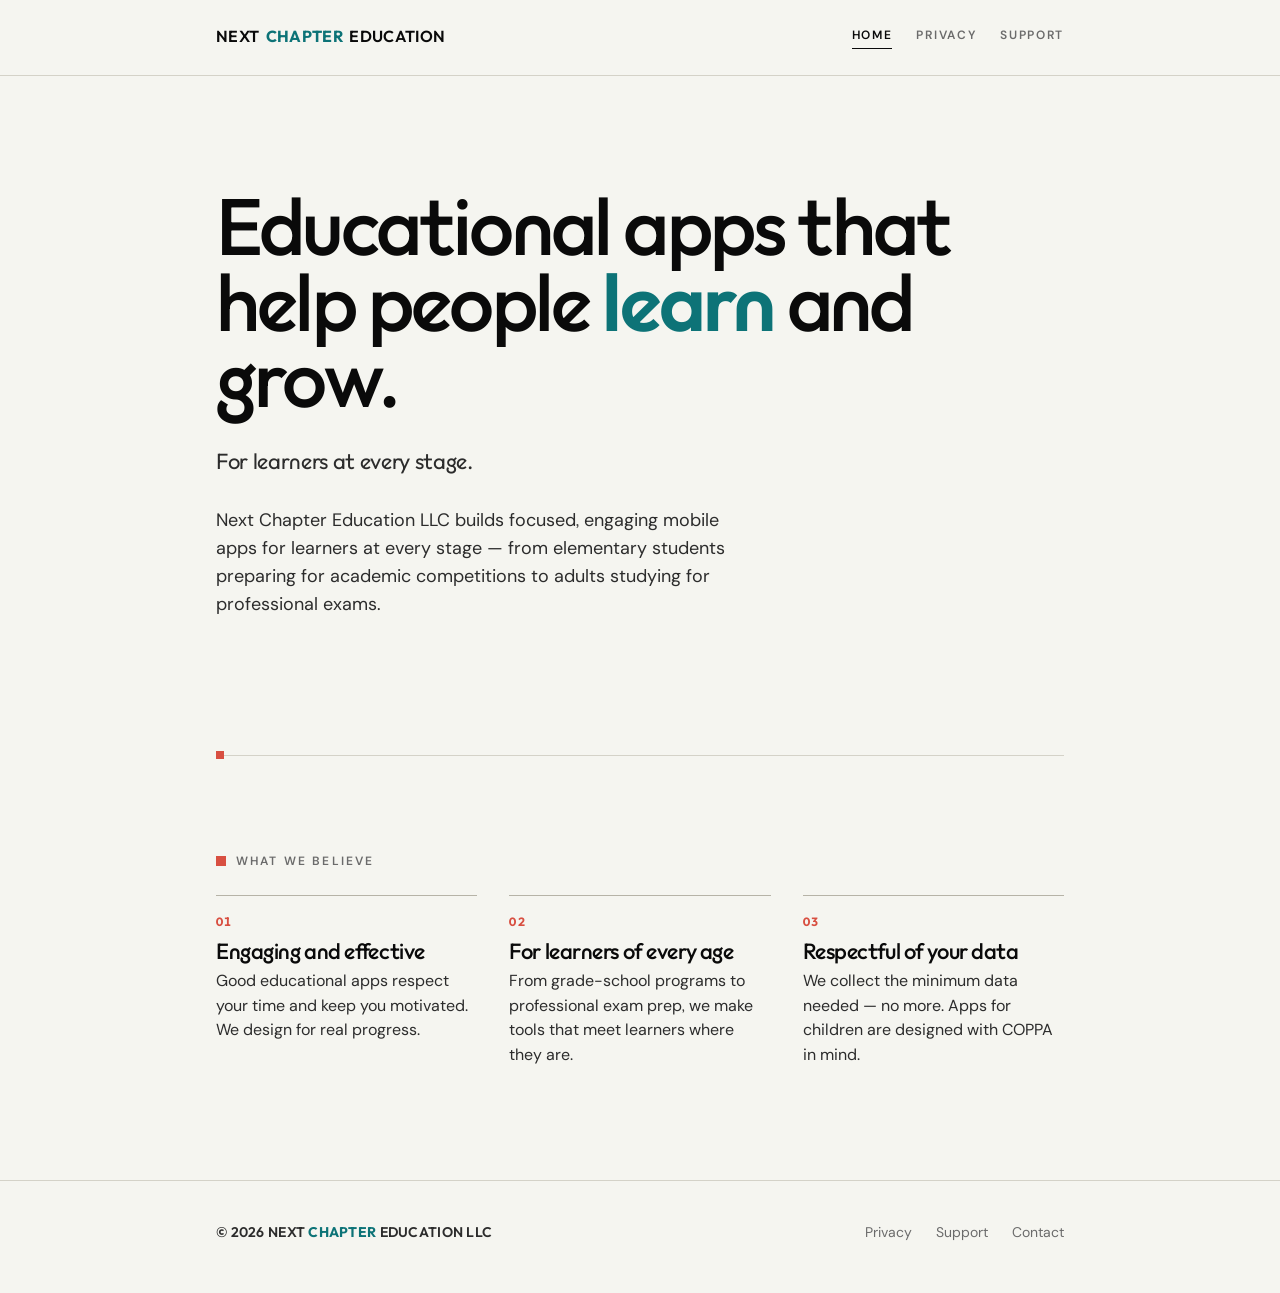
==== commit a77e0c63: "Temporarily hide RealReady while awaiting Apple Developer enrollment Remove the RealReady nav link a" ====
--- a/index.html
+++ b/index.html
@@ -30,7 +30,6 @@
         </a>
         <nav class="nav" aria-label="Primary">
           <a href="/" aria-current="page">Home</a>
-          <a href="/realready/">RealReady</a>
           <a href="/privacy/">Privacy</a>
           <a href="/support/">Support</a>
         </nav>
@@ -44,43 +43,6 @@
         <p class="hero__body rise rise-3">
           Next Chapter Education LLC builds focused, engaging mobile apps for learners at every stage &mdash; from elementary students preparing for academic competitions to adults studying for professional exams.
         </p>
-      </section>
-
-      <div class="container" aria-hidden="true">
-        <div class="rule rule--with-mark"></div>
-      </div>
-
-      <section class="apps container" aria-labelledby="apps-heading">
-        <p class="eyebrow eyebrow--accent rise rise-1" id="apps-heading">Coming soon &middot; Our first app</p>
-
-        <div class="app-card">
-          <div class="app-card__primary">
-            <h2 class="app-card__name rise rise-2">Real<span class="accent">Ready</span></h2>
-            <p class="app-card__tag rise rise-3">Real estate exam prep for all 50&nbsp;states and Washington,&nbsp;D.C.</p>
-            <p class="app-card__body rise rise-4">
-              Built for quick, convenient study sessions with mastery-based progression and comprehensive content coverage. Designed to help you pass the national and state portions of your licensing exam &mdash; wherever you&rsquo;re licensing.
-            </p>
-          </div>
-
-          <ul class="features rise rise-5" aria-label="RealReady features">
-            <li class="feature">
-              <span class="feature__label">50 states + D.C.</span>
-              <span class="feature__desc">Jurisdiction-specific content for every U.S. licensing exam.</span>
-            </li>
-            <li class="feature">
-              <span class="feature__label">Mastery-based</span>
-              <span class="feature__desc">Progress is measured by what you know, not what you&rsquo;ve clicked past.</span>
-            </li>
-            <li class="feature">
-              <span class="feature__label">Study anywhere</span>
-              <span class="feature__desc">Short, focused sessions that fit into your day.</span>
-            </li>
-            <li class="feature">
-              <span class="feature__label">Comprehensive</span>
-              <span class="feature__desc">Every topic on the exam &mdash; from contracts to closing.</span>
-            </li>
-          </ul>
-        </div>
       </section>
 
       <div class="container" aria-hidden="true">
--- a/style.css
+++ b/style.css
@@ -301,7 +301,7 @@
 
 .wordmark {
   font-family: var(--font-display);
-  font-size: var(--text-sm);
+  font-size: var(--text-base);
   font-weight: 600;
   letter-spacing: 0.02em;
   text-transform: uppercase;
@@ -309,7 +309,7 @@
   border-bottom: 0;
   white-space: nowrap;
   display: inline-flex;
-  gap: 0.35rem;
+  gap: 0.4rem;
 }
 
 .wordmark em {
@@ -319,11 +319,11 @@
 }
 
 .wordmark:hover {
-  color: var(--color-accent);
+  color: #fb8500;
 }
 
 .wordmark:hover em {
-  color: var(--color-accent);
+  color: #fb8500;
 }
 
 .nav {
@@ -1090,7 +1090,7 @@
   letter-spacing: -0.035em;
   margin: 0 0 var(--space-3);
   color: #ffffff;
-  max-width: 14ch;
+  max-width: 22ch;
 }
 
 .rr-hero__title em {
@@ -1156,7 +1156,6 @@
 .rr-phone {
   position: relative;
   width: min(280px, 72vw);
-  aspect-ratio: 9 / 19.2;
   background: #0a0a0a;
   border-radius: 42px;
   padding: 10px;
@@ -1175,33 +1174,31 @@
 
 .rr-phone__notch {
   position: absolute;
-  top: 14px;
+  top: 16px;
   left: 50%;
   transform: translateX(-50%);
-  width: 96px;
-  height: 22px;
-  background: #0a0a0a;
-  border-radius: 12px;
+  width: 84px;
+  height: 24px;
+  background: #000;
+  border-radius: 999px;
   z-index: 3;
   display: block;
+  pointer-events: none;
 }
 
 .rr-phone--sm .rr-phone__notch {
   top: 12px;
-  width: 72px;
-  height: 18px;
+  width: 58px;
+  height: 17px;
 }
 
 .rr-phone__screen {
   position: relative;
   width: 100%;
-  height: 100%;
+  aspect-ratio: 1206 / 2622;
   border-radius: 32px;
   overflow: hidden;
-  background-color: var(--rr-bg-cool);
-  background-size: cover;
-  background-position: center top;
-  background-repeat: no-repeat;
+  background-color: var(--rr-navy);
   z-index: 1;
 }
 
@@ -1209,98 +1206,15 @@
   border-radius: 24px;
 }
 
-/*
-  Placeholder screen rendering — shown until the real screenshot PNG is dropped
-  into /realready/images/. Each .rr-phone__screen--* has its own visual hint
-  (progress ring, state picker, practice, etc.) built from pure CSS so the page
-  never looks empty while we wait on assets.
-*/
-
-.rr-phone__screen::before,
-.rr-phone__screen::after {
-  content: "";
+.rr-phone__screen img {
   position: absolute;
-  pointer-events: none;
-}
-
-/* Top "status + app header" band — shared across placeholders */
-.rr-phone__screen::before {
-  top: 0;
-  left: 0;
-  right: 0;
-  height: 26%;
-  background:
-    linear-gradient(180deg, var(--rr-navy) 0%, var(--rr-navy-deep) 100%);
-}
-
-/* Hero home screen — large progress ring (orange arc) */
-.rr-phone__screen--hero::after {
-  top: 38%;
-  left: 50%;
-  transform: translate(-50%, 0);
-  width: 56%;
-  aspect-ratio: 1 / 1;
-  border-radius: 50%;
-  border: 9px solid rgba(142, 202, 230, 0.35);
-  border-top-color: var(--rr-orange);
-  border-right-color: var(--rr-orange);
-  box-shadow: 0 10px 24px -12px rgba(2, 48, 71, 0.25);
-}
-
-/* Reusable category-card stripe for small placeholders */
-.rr-phone__screen--step-state,
-.rr-phone__screen--step-practice,
-.rr-phone__screen--step-progress {
-  background-image: none;
-}
-
-.rr-phone__screen--step-state::after {
-  left: 8%;
-  right: 8%;
-  top: 34%;
-  height: 56%;
-  background:
-    repeating-linear-gradient(
-      180deg,
-      var(--rr-surface) 0,
-      var(--rr-surface) 28px,
-      transparent 28px,
-      transparent 36px
-    );
-  border-radius: 12px;
-  box-shadow: 0 1px 6px rgba(2, 48, 71, 0.08);
-}
-
-.rr-phone__screen--step-practice::after {
-  left: 8%;
-  right: 8%;
-  top: 34%;
-  height: 56%;
-  background:
-    linear-gradient(180deg, var(--rr-surface) 0%, var(--rr-surface) 34%, var(--rr-bg-cool) 34%, var(--rr-bg-cool) 100%);
-  border-radius: 12px;
-  box-shadow: 0 1px 6px rgba(2, 48, 71, 0.08);
-}
-
-.rr-phone__screen--step-progress::after {
-  left: 18%;
-  right: 18%;
-  top: 34%;
-  aspect-ratio: 1 / 1;
-  border-radius: 50%;
-  border: 8px solid rgba(142, 202, 230, 0.35);
-  border-top-color: var(--rr-green);
-  border-right-color: var(--rr-green);
-  border-bottom-color: var(--rr-green);
-}
-
-/* When the real screenshot ships, apply it to .rr-phone__screen--*. */
-.rr-phone__screen--hero.has-shot {
-  background-image: url("/realready/images/hero-home.png");
-}
-.rr-phone__screen--hero.has-shot::before,
-.rr-phone__screen--hero.has-shot::after {
-  display: none;
+  inset: 0;
+  width: 100%;
+  height: 100%;
+  object-fit: cover;
+  object-position: top center;
+  display: block;
+  border-radius: inherit;
 }
 
 /* ----- Sections ----- */
@@ -1481,22 +1395,11 @@
   margin: 0;
   padding: 0;
   list-style: none;
-  display: grid;
-  grid-template-columns: 1fr auto;
-  gap: var(--space-3);
-  align-items: start;
+  display: flex;
+  flex-direction: column;
+  align-items: flex-start;
+  gap: 0;
   max-width: none;
-}
-
-@media (min-width: 52rem) {
-  .rr-step {
-    grid-template-columns: 1fr;
-    justify-items: start;
-  }
-}
-
-.rr-step__copy {
-  max-width: 28rem;
 }
 
 .rr-step__num {
@@ -1516,28 +1419,26 @@
   font-weight: 500;
   letter-spacing: -0.02em;
   color: #ffffff;
-  margin: 0 0 0.35rem;
+  margin: 0 0 var(--space-3);
   max-width: none;
+  line-height: 1.2;
+  min-height: 2.4em;
+}
+
+.rr-step__device {
+  align-self: center;
+  display: flex;
+  justify-content: center;
+  align-items: flex-start;
+  width: 100%;
+  margin: 0 0 var(--space-3);
 }
 
 .rr-step__body {
   color: rgba(255, 255, 255, 0.78);
-  margin: 0 0 var(--space-3);
+  margin: 0;
   line-height: 1.55;
   max-width: 34ch;
-}
-
-.rr-step__device {
-  display: flex;
-  justify-content: center;
-  align-items: center;
-  min-height: 220px;
-}
-
-@media (min-width: 52rem) {
-  .rr-step__device {
-    margin-top: var(--space-3);
-  }
 }
 
 /* ----- FAQ (native details/summary) ----- */
@@ -1573,24 +1474,25 @@
 }
 
 .rr-faq__item summary::after {
-  content: "";
+  content: "+";
   position: absolute;
-  right: 8px;
+  right: 4px;
   top: 50%;
-  width: 14px;
-  height: 14px;
-  background:
-    linear-gradient(var(--rr-orange), var(--rr-orange)) center / 14px 2px no-repeat,
-    linear-gradient(var(--rr-orange), var(--rr-orange)) center / 2px 14px no-repeat;
   transform: translateY(-50%);
-  transition: transform 200ms var(--ease-out), background-size 200ms var(--ease-out);
+  width: 22px;
+  height: 22px;
+  line-height: 20px;
+  text-align: center;
+  font-family: var(--font-body);
+  font-size: 22px;
+  font-weight: 400;
+  color: var(--rr-orange);
+  transition: color 180ms var(--ease-out);
 }
 
 .rr-faq__item[open] summary::after {
-  transform: translateY(-50%) rotate(45deg);
-  background:
-    linear-gradient(var(--rr-orange), var(--rr-orange)) center / 14px 2px no-repeat,
-    linear-gradient(var(--rr-orange), var(--rr-orange)) center / 2px 2px no-repeat;
+  content: "\2212"; /* U+2212 MINUS SIGN — clean horizontal bar */
+  font-size: 26px;
 }
 
 .rr-faq__item[open] summary {
@@ -1666,11 +1568,257 @@
     border-width: 10px;
   }
 
-  .rr-step {
-    grid-template-columns: 1fr;
-  }
-
-  .rr-step__device {
-    min-height: 260px;
-  }
-}
+}
+
+/* ----- Hero platform caption ----- */
+
+.rr-hero__platforms {
+  margin: var(--space-3) 0 0;
+  font-size: var(--text-sm);
+  font-weight: 500;
+  color: rgba(255, 255, 255, 0.62);
+  letter-spacing: 0.01em;
+  max-width: 36ch;
+}
+
+/* ----- Payoff block (end of How it works) ----- */
+
+.rr-payoff {
+  margin: var(--space-6) auto 0;
+  max-width: 36rem;
+  text-align: center;
+  padding: var(--space-5) var(--space-3) 0;
+  border-top: 1px solid rgba(255, 255, 255, 0.12);
+}
+
+.rr-payoff__title {
+  font-family: var(--font-display);
+  font-size: clamp(1.5rem, 3vw, 2rem);
+  font-weight: 500;
+  letter-spacing: -0.025em;
+  line-height: 1.15;
+  color: #ffffff;
+  margin: 0 0 var(--space-2);
+  max-width: none;
+}
+
+.rr-payoff__body {
+  color: rgba(255, 255, 255, 0.82);
+  font-size: var(--text-lg);
+  line-height: 1.55;
+  margin: 0 auto;
+  max-width: 48ch;
+}
+
+/* ----- Secondary ghost button (dark text on light surface) ----- */
+
+.rr-btn--ghost-dark {
+  background: transparent;
+  color: var(--rr-navy);
+  border-color: var(--rr-border);
+}
+.rr-btn--ghost-dark:hover {
+  background: rgba(33, 158, 188, 0.08);
+  border-color: var(--rr-teal);
+  color: var(--rr-navy);
+}
+
+/* ----- Notify modal ----- */
+
+.rr-modal {
+  position: fixed;
+  inset: 0;
+  z-index: 1000;
+  display: none;
+  align-items: center;
+  justify-content: center;
+  padding: var(--space-3);
+}
+
+.rr-modal.is-open {
+  display: flex;
+}
+
+.rr-modal__backdrop {
+  position: absolute;
+  inset: 0;
+  background: rgba(2, 30, 46, 0.72);
+  backdrop-filter: blur(4px);
+  -webkit-backdrop-filter: blur(4px);
+  animation: rr-fade-in 160ms var(--ease-out) both;
+}
+
+.rr-modal__dialog {
+  position: relative;
+  background: var(--rr-surface);
+  color: var(--rr-text-dark);
+  border-radius: 20px;
+  box-shadow:
+    0 40px 80px -24px rgba(2, 48, 71, 0.45),
+    0 10px 24px -8px rgba(2, 48, 71, 0.22);
+  width: 100%;
+  max-width: 28rem;
+  padding: var(--space-5);
+  animation: rr-pop-in 220ms var(--ease-out) both;
+}
+
+@keyframes rr-fade-in {
+  from { opacity: 0; }
+  to   { opacity: 1; }
+}
+
+@keyframes rr-pop-in {
+  from { opacity: 0; transform: translateY(8px) scale(0.98); }
+  to   { opacity: 1; transform: none; }
+}
+
+.rr-modal__close {
+  position: absolute;
+  top: 12px;
+  right: 12px;
+  width: 36px;
+  height: 36px;
+  border: 0;
+  background: transparent;
+  color: var(--color-muted);
+  border-radius: 9999px;
+  display: inline-flex;
+  align-items: center;
+  justify-content: center;
+  cursor: pointer;
+  transition: background-color 160ms var(--ease-out), color 160ms var(--ease-out);
+}
+
+.rr-modal__close:hover {
+  background: var(--rr-bg-cool);
+  color: var(--rr-navy);
+}
+
+.rr-modal__close svg {
+  width: 20px;
+  height: 20px;
+}
+
+.rr-modal__title {
+  font-family: var(--font-display);
+  font-size: var(--text-2xl);
+  font-weight: 500;
+  letter-spacing: -0.025em;
+  line-height: 1.15;
+  color: var(--rr-text-dark);
+  margin: 0 0 var(--space-2);
+  padding-right: 32px;
+  max-width: none;
+}
+
+.rr-modal__lead {
+  color: var(--color-fg-soft);
+  font-size: var(--text-base);
+  line-height: 1.55;
+  margin: 0 0 var(--space-3);
+  max-width: none;
+}
+
+.rr-modal__success {
+  text-align: center;
+  padding: var(--space-3) 0;
+}
+
+.rr-modal__success .rr-modal__title,
+.rr-modal__success .rr-modal__lead {
+  padding-right: 0;
+}
+
+.rr-modal__success .rr-modal__title {
+  margin-top: var(--space-3);
+}
+
+.rr-modal__success .rr-modal__lead {
+  margin-bottom: var(--space-4);
+}
+
+.rr-modal__success-icon {
+  width: 48px;
+  height: 48px;
+  color: var(--rr-green);
+  display: block;
+  margin: 0 auto;
+}
+
+/* ----- Notify form ----- */
+
+.rr-notify-form {
+  display: flex;
+  flex-direction: column;
+  gap: var(--space-2);
+}
+
+.rr-notify-form__label {
+  font-size: var(--text-xs);
+  text-transform: uppercase;
+  letter-spacing: 0.14em;
+  font-weight: 600;
+  color: var(--color-muted);
+}
+
+.rr-notify-form__input {
+  width: 100%;
+  padding: 12px 14px;
+  border: 1px solid var(--rr-border);
+  border-radius: 10px;
+  background: var(--rr-surface);
+  color: var(--rr-text-dark);
+  font-family: var(--font-body);
+  font-size: var(--text-base);
+  line-height: 1.4;
+  transition: border-color 160ms var(--ease-out), box-shadow 160ms var(--ease-out);
+}
+
+.rr-notify-form__input:focus {
+  outline: none;
+  border-color: var(--rr-teal);
+  box-shadow: 0 0 0 3px rgba(33, 158, 188, 0.15);
+}
+
+.rr-notify-form__input:disabled {
+  opacity: 0.6;
+  cursor: not-allowed;
+}
+
+.rr-notify-form__hp {
+  position: absolute;
+  left: -9999px;
+  width: 1px;
+  height: 1px;
+  opacity: 0;
+}
+
+.rr-notify-form__error {
+  margin: 0;
+  font-size: var(--text-sm);
+  color: #dc2626;
+  line-height: 1.4;
+}
+
+.rr-notify-form__submit {
+  margin-top: var(--space-1);
+  width: 100%;
+  justify-content: center;
+}
+
+.rr-notify-form__submit[disabled] {
+  opacity: 0.7;
+  cursor: wait;
+}
+
+.rr-notify-form__fine {
+  font-size: var(--text-xs);
+  line-height: 1.5;
+  color: var(--color-muted);
+  margin: var(--space-1) 0 0;
+  max-width: none;
+}
+
+body.rr-modal-open {
+  overflow: hidden;
+}
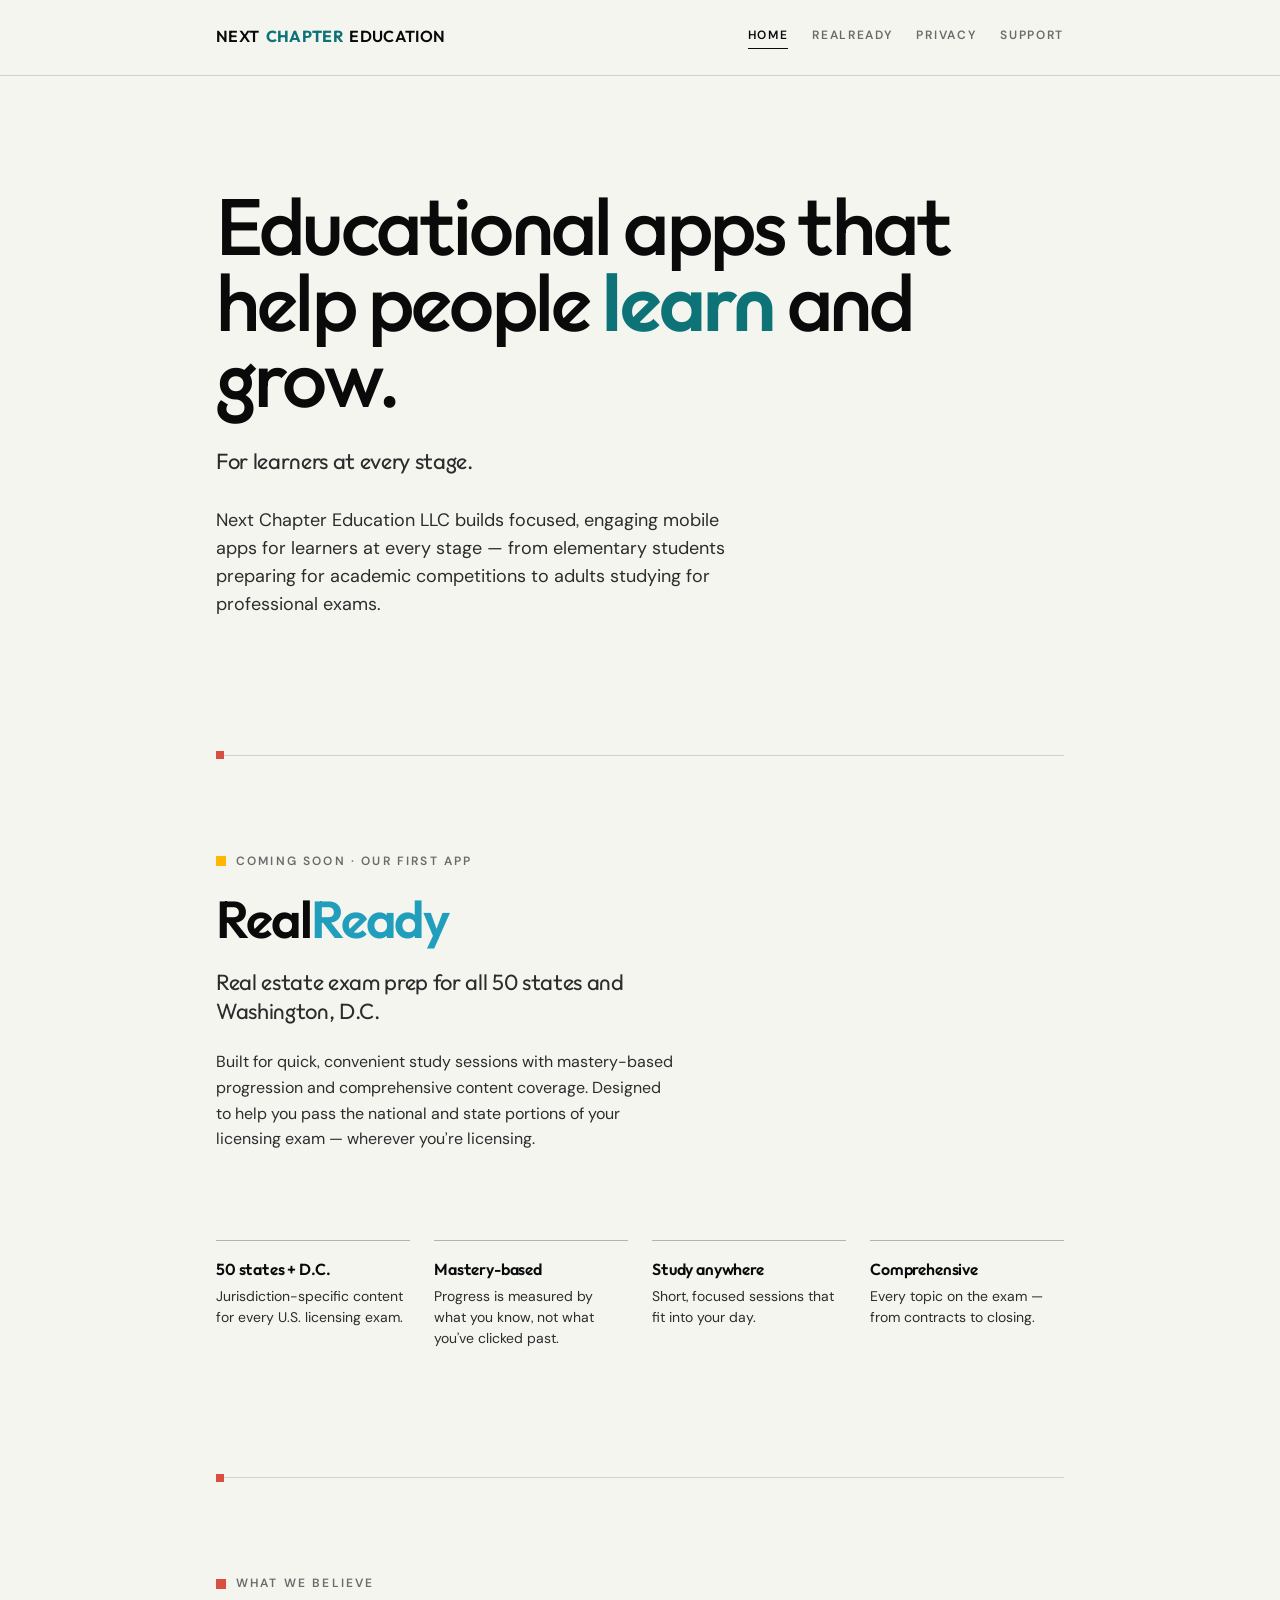
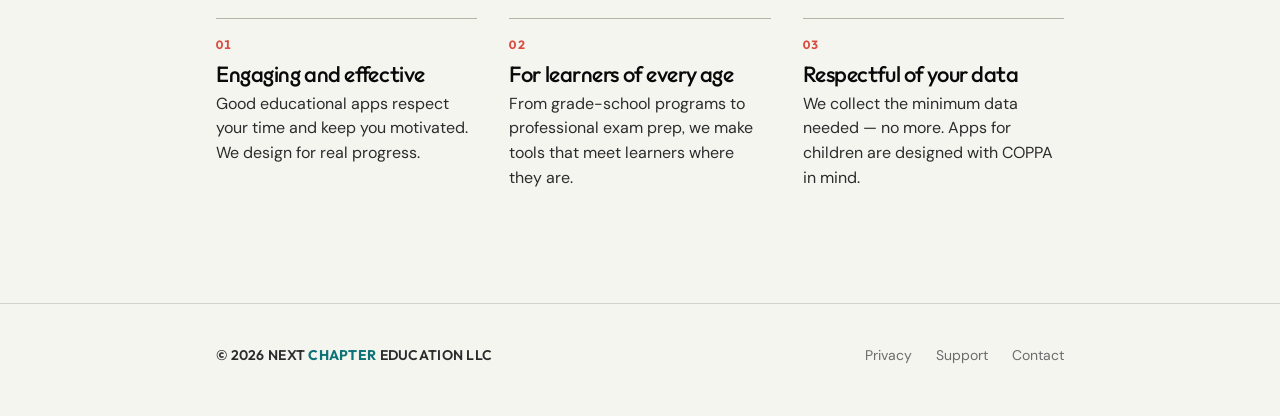
==== commit 2c22d224: "Restore RealReady marketing page and refresh screenshots Apple Developer enrollment is approved, so " ====
--- a/index.html
+++ b/index.html
@@ -30,6 +30,7 @@
         </a>
         <nav class="nav" aria-label="Primary">
           <a href="/" aria-current="page">Home</a>
+          <a href="/realready/">RealReady</a>
           <a href="/privacy/">Privacy</a>
           <a href="/support/">Support</a>
         </nav>
@@ -43,6 +44,43 @@
         <p class="hero__body rise rise-3">
           Next Chapter Education LLC builds focused, engaging mobile apps for learners at every stage &mdash; from elementary students preparing for academic competitions to adults studying for professional exams.
         </p>
+      </section>
+
+      <div class="container" aria-hidden="true">
+        <div class="rule rule--with-mark"></div>
+      </div>
+
+      <section class="apps container" aria-labelledby="apps-heading">
+        <p class="eyebrow eyebrow--accent rise rise-1" id="apps-heading">Coming soon &middot; Our first app</p>
+
+        <div class="app-card">
+          <div class="app-card__primary">
+            <h2 class="app-card__name rise rise-2">Real<span class="accent">Ready</span></h2>
+            <p class="app-card__tag rise rise-3">Real estate exam prep for all 50&nbsp;states and Washington,&nbsp;D.C.</p>
+            <p class="app-card__body rise rise-4">
+              Built for quick, convenient study sessions with mastery-based progression and comprehensive content coverage. Designed to help you pass the national and state portions of your licensing exam &mdash; wherever you&rsquo;re licensing.
+            </p>
+          </div>
+
+          <ul class="features rise rise-5" aria-label="RealReady features">
+            <li class="feature">
+              <span class="feature__label">50 states + D.C.</span>
+              <span class="feature__desc">Jurisdiction-specific content for every U.S. licensing exam.</span>
+            </li>
+            <li class="feature">
+              <span class="feature__label">Mastery-based</span>
+              <span class="feature__desc">Progress is measured by what you know, not what you&rsquo;ve clicked past.</span>
+            </li>
+            <li class="feature">
+              <span class="feature__label">Study anywhere</span>
+              <span class="feature__desc">Short, focused sessions that fit into your day.</span>
+            </li>
+            <li class="feature">
+              <span class="feature__label">Comprehensive</span>
+              <span class="feature__desc">Every topic on the exam &mdash; from contracts to closing.</span>
+            </li>
+          </ul>
+        </div>
       </section>
 
       <div class="container" aria-hidden="true">
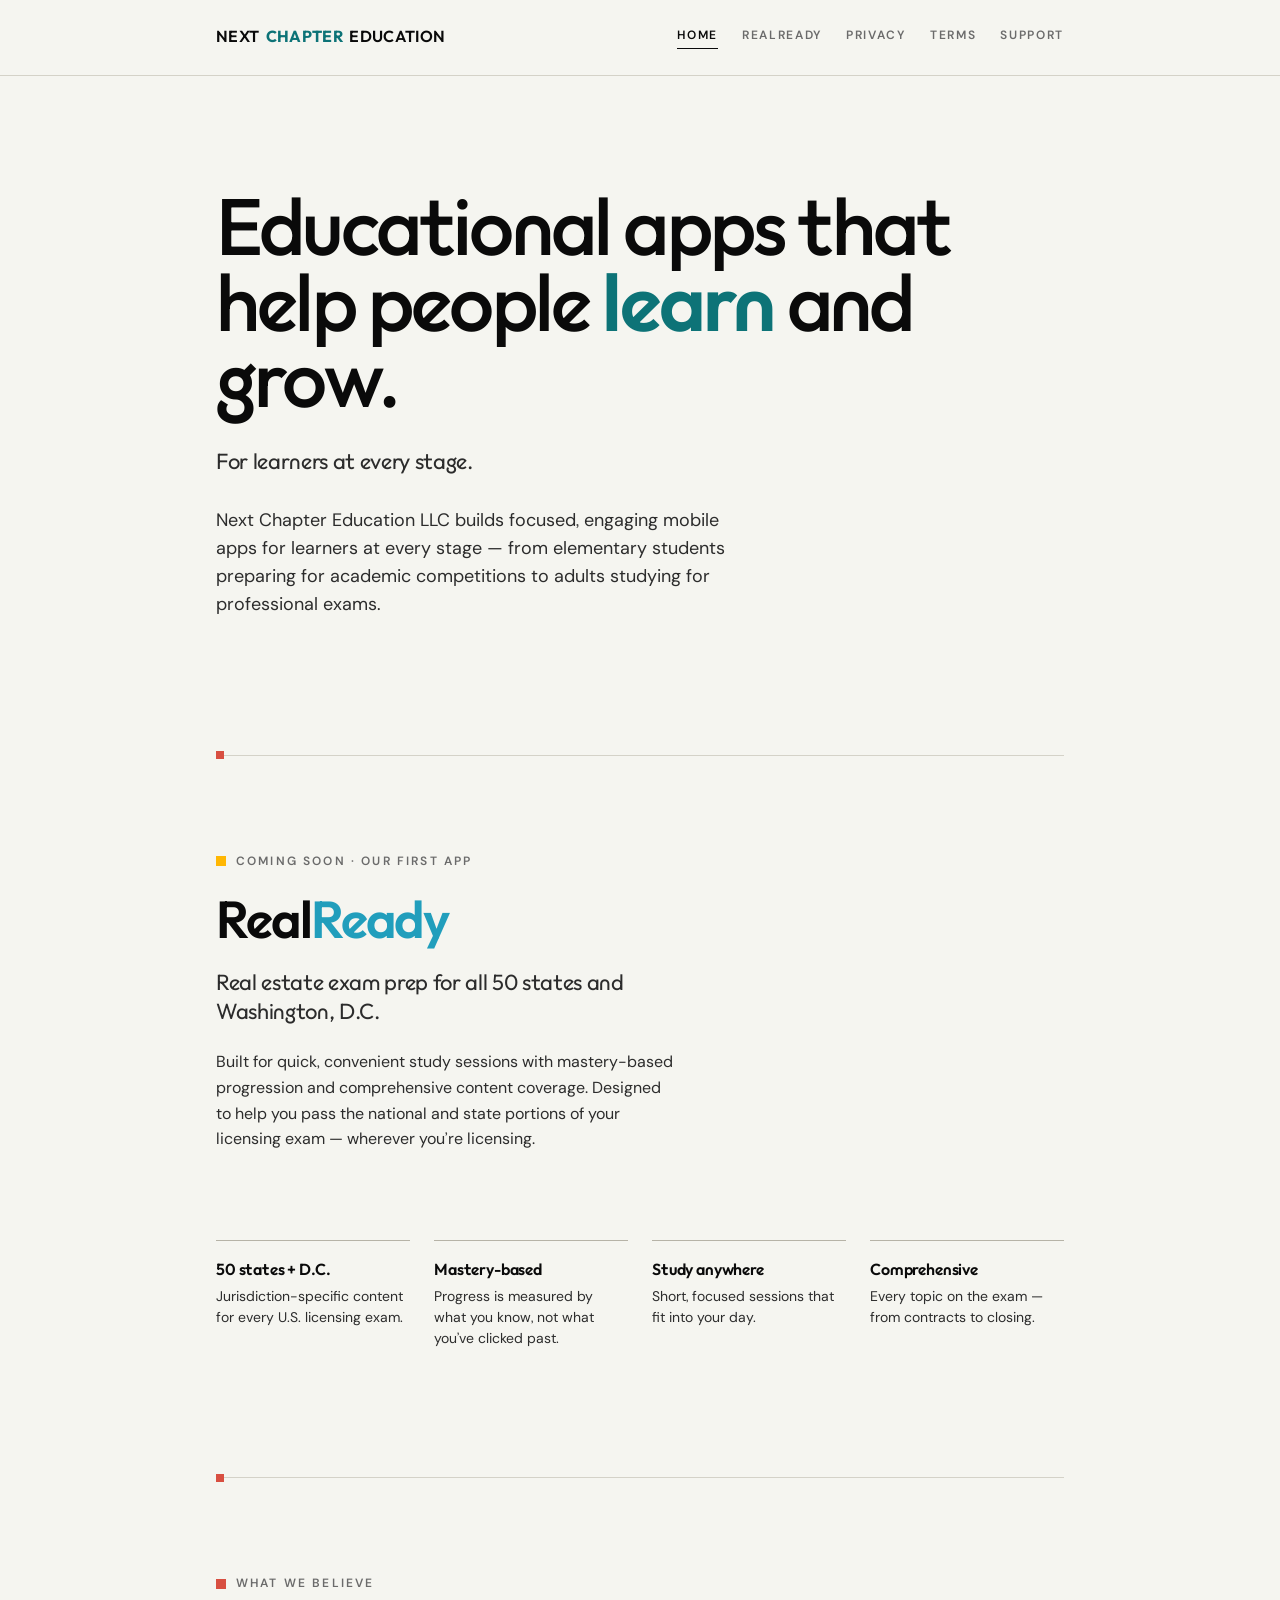
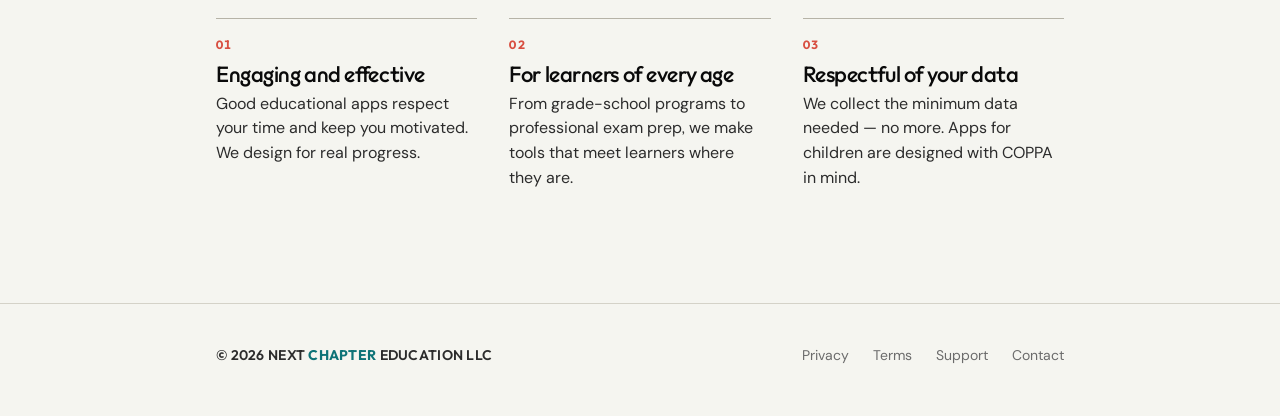
==== commit f23b81b7: "Split privacy/terms into company-level and RealReady-specific Add /terms/ as a Next Chapter Educatio" ====
--- a/index.html
+++ b/index.html
@@ -32,6 +32,7 @@
           <a href="/" aria-current="page">Home</a>
           <a href="/realready/">RealReady</a>
           <a href="/privacy/">Privacy</a>
+          <a href="/terms/">Terms</a>
           <a href="/support/">Support</a>
         </nav>
       </div>
@@ -119,6 +120,7 @@
         </div>
         <nav class="site-footer__nav" aria-label="Secondary">
           <a href="/privacy/">Privacy</a>
+          <a href="/terms/">Terms</a>
           <a href="/support/">Support</a>
           <a href="mailto:contact@nextchapterapps.com">Contact</a>
         </nav>
